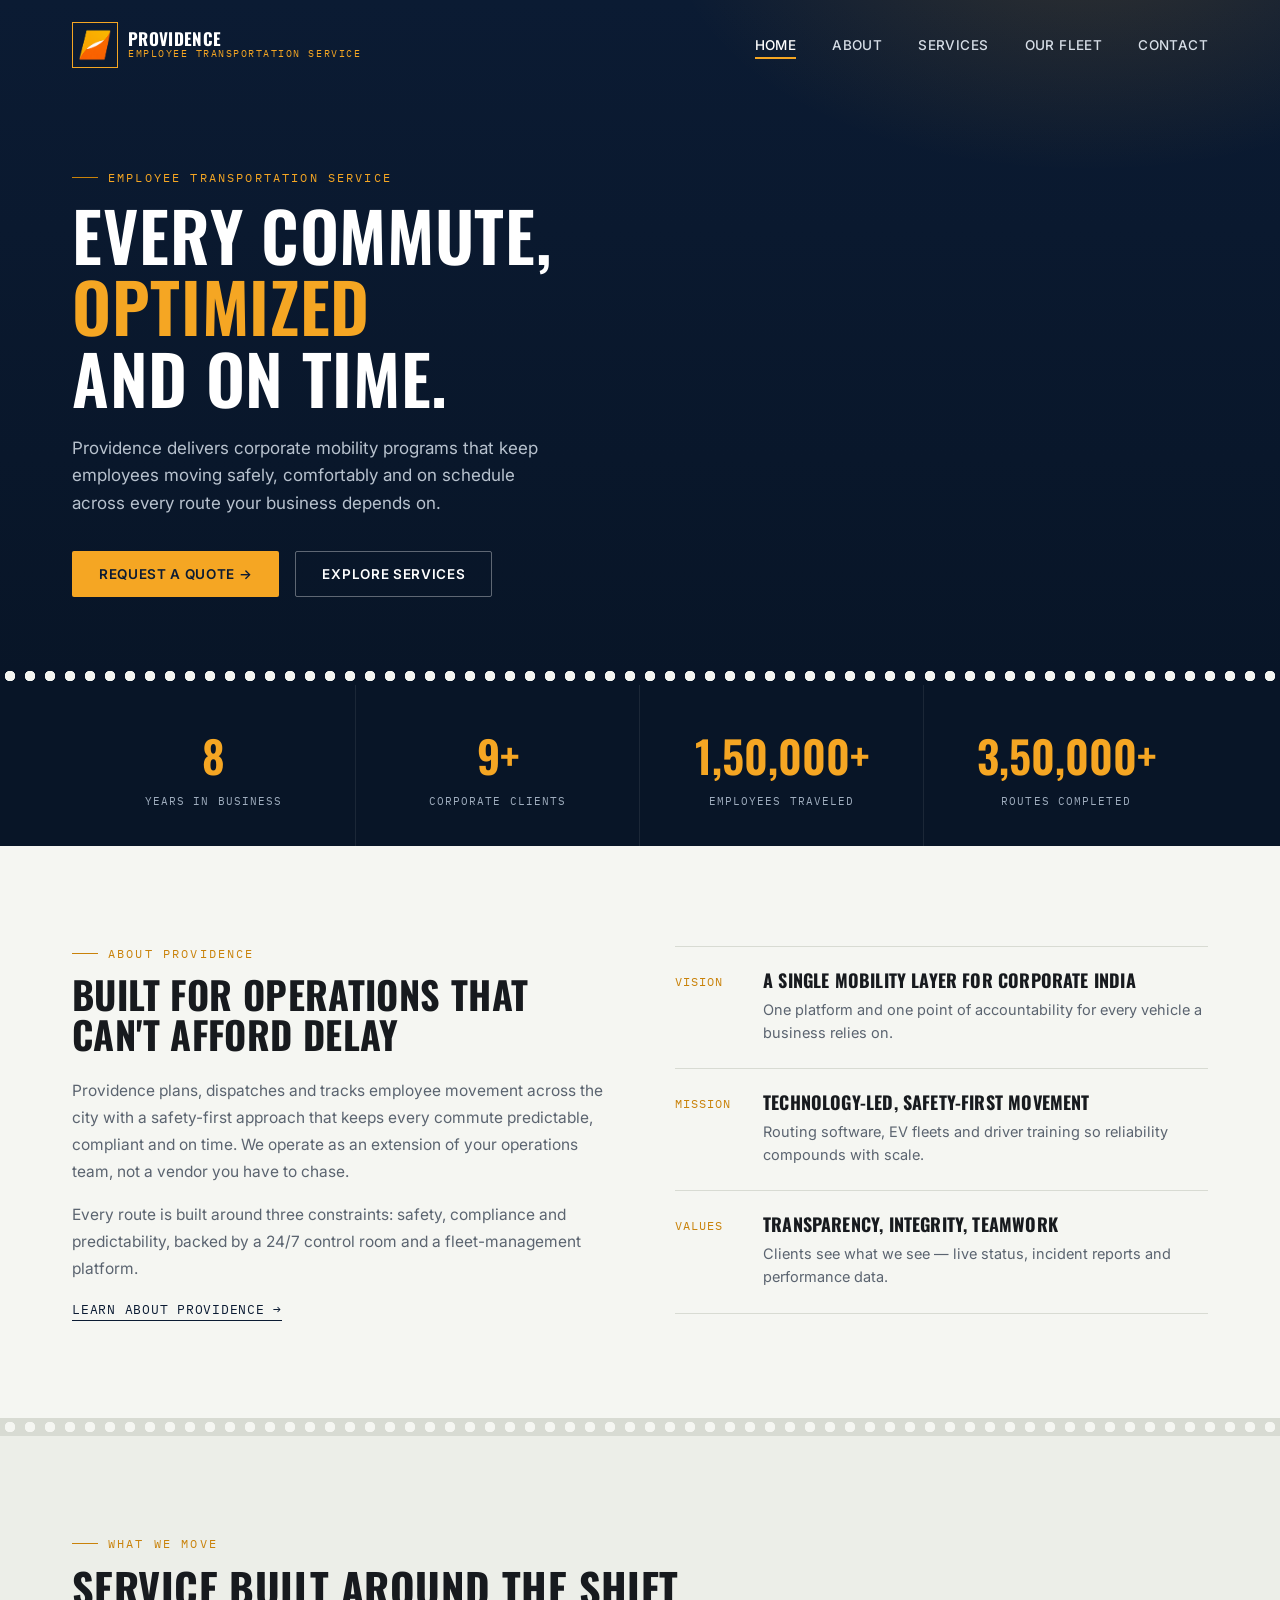
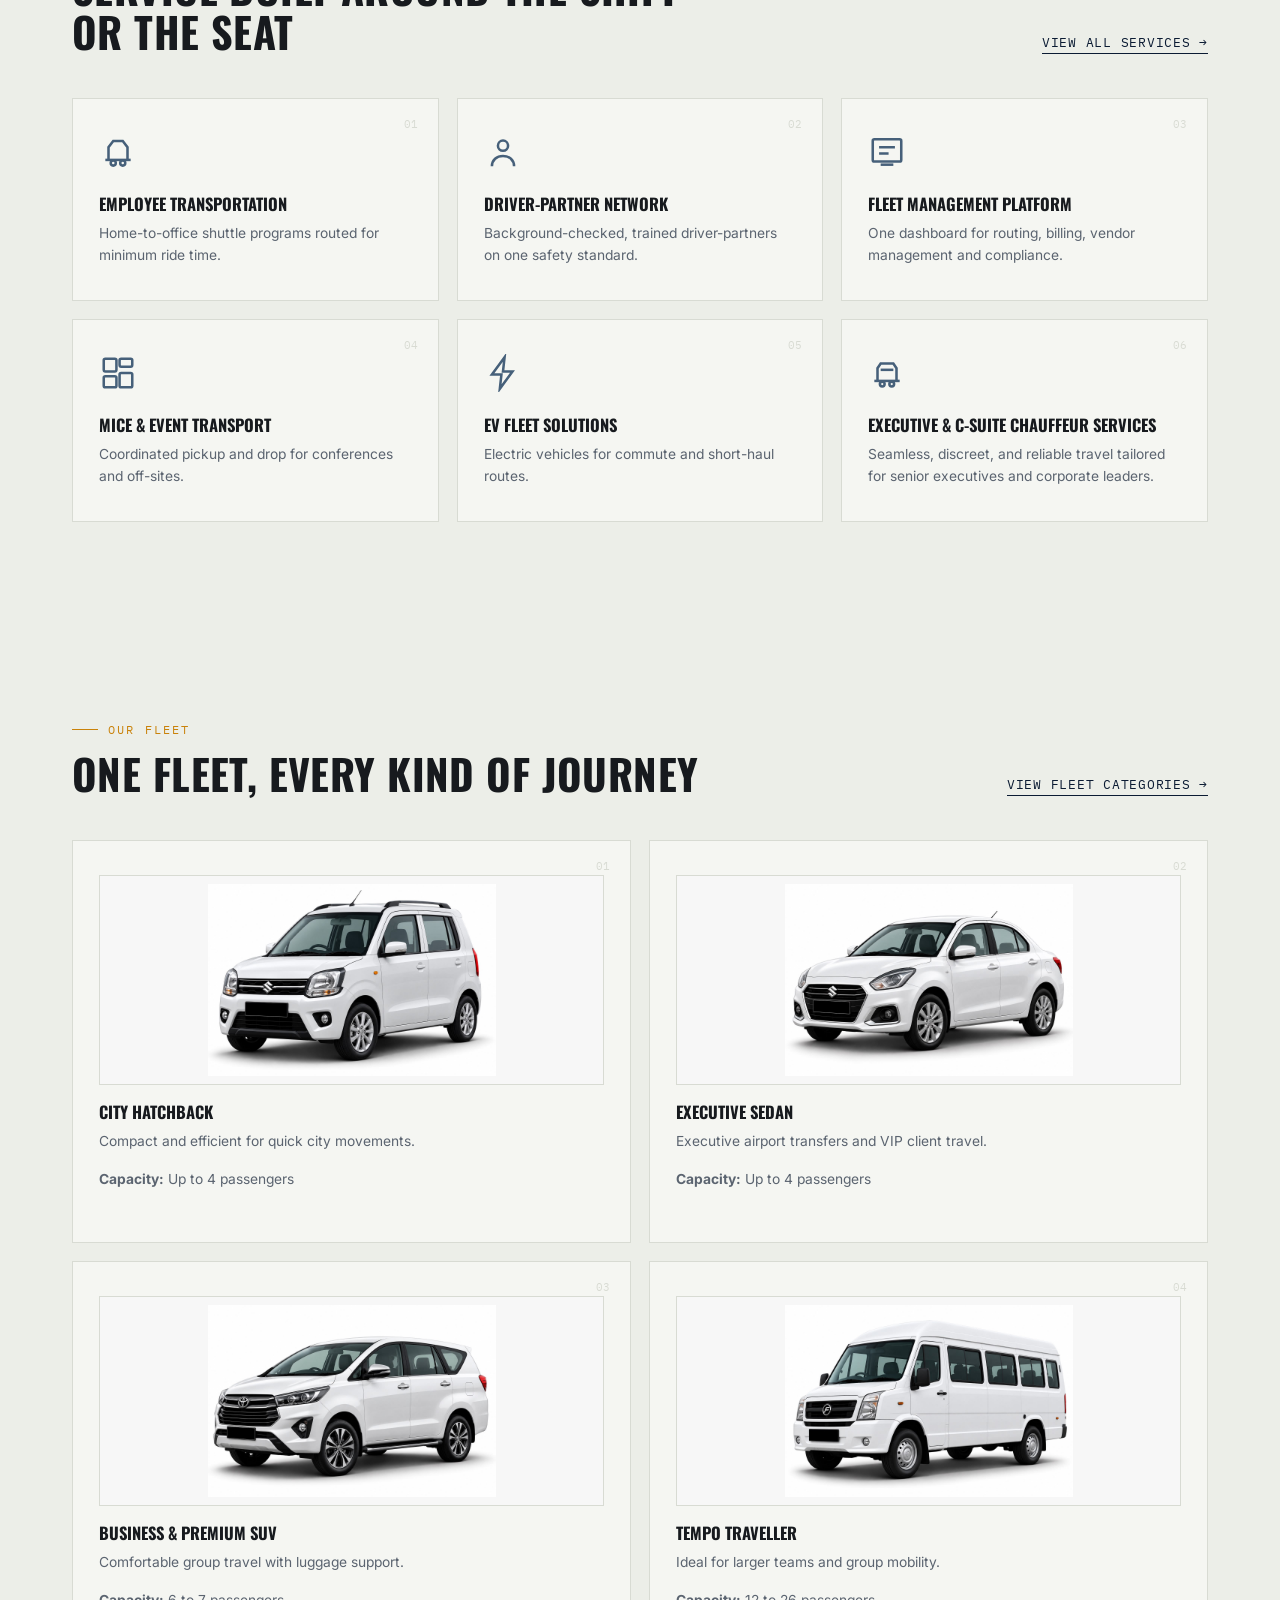
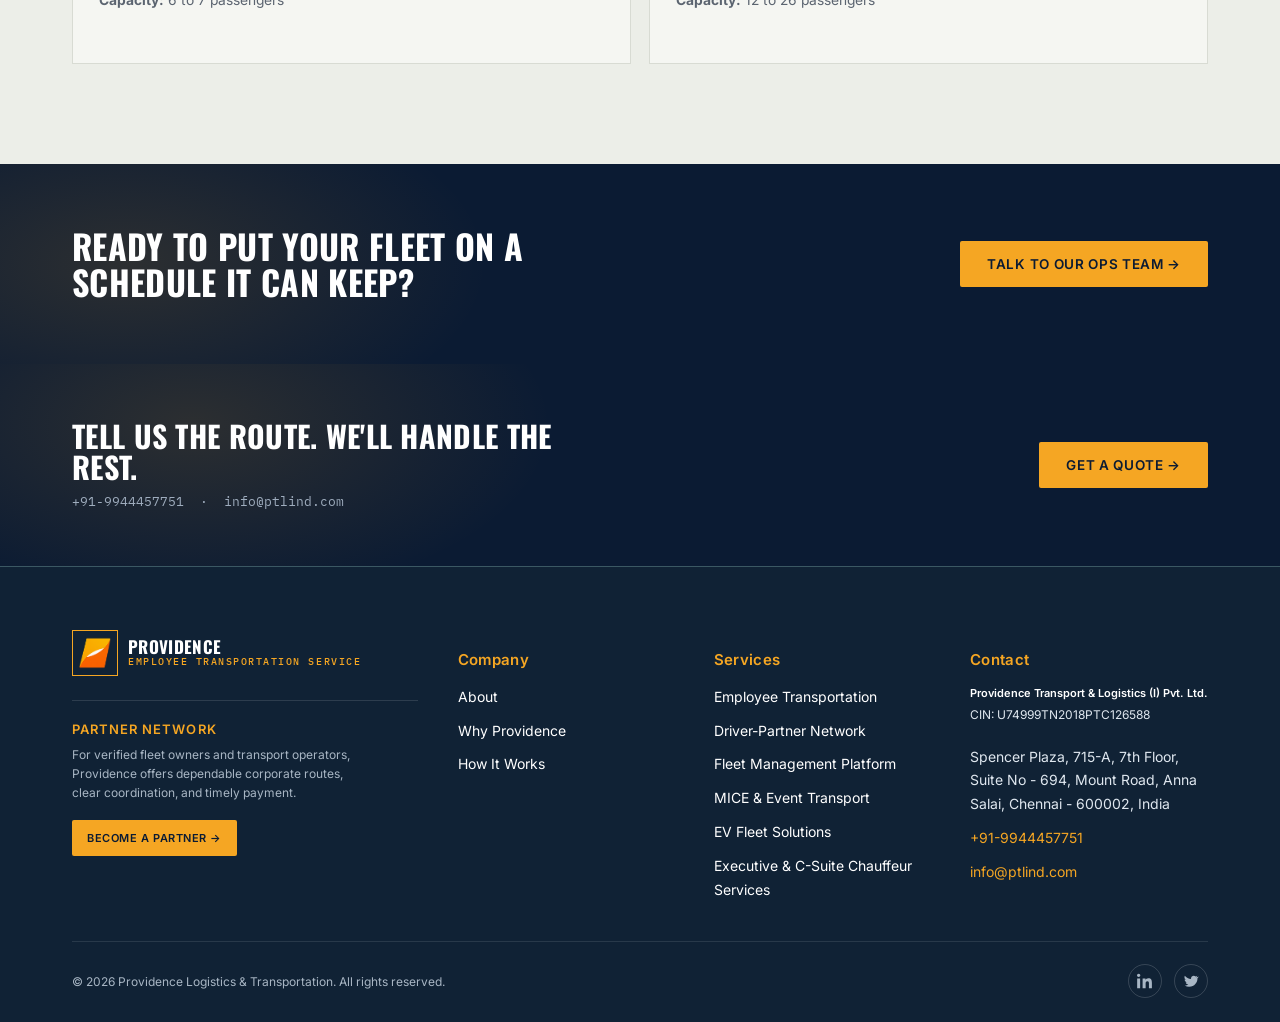
==== index.html @ d93085ab "Add files via upload" ====
<!DOCTYPE html>
<html lang="en">
<head>
<meta charset="UTF-8">
<meta name="viewport" content="width=device-width, initial-scale=1.0">
<title>Providence Logistics & Transportation | Home</title>
<link rel="icon" type="image/png" href="images/image.png">
<meta name="description" content="Providence Logistics and Transportation delivers end-to-end employee transport solutions with real-time tracking and safety-first operations.">
<link rel="preconnect" href="https://fonts.googleapis.com">
<link rel="preconnect" href="https://fonts.gstatic.com" crossorigin>
<link href="https://fonts.googleapis.com/css2?family=Barlow+Condensed:wght@400;500;600;700&family=Space+Grotesk:wght@400;500;600;700&family=Space+Mono:wght@400;700&display=swap" rel="stylesheet">
<link rel="stylesheet" href="css/style.css">
</head>
<body>

<div class="preloader" id="preloader" role="status" aria-label="Loading" tabindex="0">
  <span class="preloader-line" aria-hidden="true"></span>
</div>

<header class="site-nav" id="siteNav">
  <div class="wrap">
    <a href="index.html" class="brand">
      <img class="brand-logo" src="images/image.png" alt="Providence">
      <span class="brand-text"><b>Providence</b><span>Employee Transportation Service</span></span>
    </a>
    <button class="burger" id="burger" aria-label="Toggle menu" aria-expanded="false">
      <span></span><span></span><span></span>
    </button>
    <nav class="primary" id="primaryNav">
      <a href="index.html" class="nav-link">Home</a>
      <a href="about.html" class="nav-link">About</a>
      <a href="services.html" class="nav-link">Services</a>
      <a href="fleet.html" class="nav-link">Our Fleet</a>
      <a href="contact.html" class="nav-link">Contact</a>
    </nav>
  </div>
</header>

<main>

  <!-- ================= HERO ================= -->
  <section class="hero" style="padding-top:170px;">
    <div class="wrap hero-grid hero-grid-single">
      <div>
        <div class="eyebrow" style="color:var(--amber);">Employee Transportation service</div>
        <h1>Every commute,<br><em>optimized</em><br>and on time.</h1>
        <p class="hero-sub">Providence delivers corporate mobility programs that keep employees moving safely, comfortably and on schedule across every route your business depends on.</p>
        <div class="btn-row">
          <a href="contact.html" class="btn btn-amber">Request a Quote &rarr;</a>
          <a href="services.html" class="btn btn-ghost">Explore Services</a>
        </div>
      </div>
    </div>

    <div class="perf on-dark"></div>
  </section>

  <!-- ================= STATS ================= -->
  <div class="stats-strip">
    <div class="wrap">
      <div class="stats-grid">
        <div class="stat"><div class="num" data-count="8">0</div><div class="lbl">Years in Business</div></div>
        <div class="stat"><div class="num" data-count="9" data-suffix="+">0</div><div class="lbl">Corporate Clients</div></div>
        <div class="stat"><div class="num" data-count="150000">0</div><div class="lbl">Employees Traveled</div></div>
        <div class="stat"><div class="num" data-count="350000">0</div><div class="lbl">Routes Completed</div></div>
      </div>
    </div>
  </div>

  <!-- ================= ABOUT TEASER ================= -->
  <section class="section-panel">
    <div class="wrap">
      <div class="about-grid">
        <div class="reveal">
          <div class="eyebrow">About Providence</div>
          <h2 style="font-size:clamp(26px,3.2vw,38px);margin-bottom:22px;">Built for operations that can't afford delay</h2>
          <div class="about-copy">
            <p>Providence plans, dispatches and tracks employee movement across the city with a safety-first approach that keeps every commute predictable, compliant and on time. We operate as an extension of your operations team, not a vendor you have to chase.</p>
            <p>Every route is built around three constraints: safety, compliance and predictability, backed by a 24/7 control room and a fleet-management platform.</p>
          </div>
          <a href="about.html" class="link-arrow">Learn about Providence &rarr;</a>
        </div>
        <div class="pillars reveal">
          <div class="pillar">
            <div class="tag">VISION</div>
            <div>
              <h3>A single mobility layer for corporate India</h3>
              <p>One platform and one point of accountability for every vehicle a business relies on.</p>
            </div>
          </div>
          <div class="pillar">
            <div class="tag">MISSION</div>
            <div>
              <h3>Technology-led, safety-first movement</h3>
              <p>Routing software, EV fleets and driver training so reliability compounds with scale.</p>
            </div>
          </div>
          <div class="pillar">
            <div class="tag">VALUES</div>
            <div>
              <h3>Transparency, integrity, teamwork</h3>
              <p>Clients see what we see &mdash; live status, incident reports and performance data.</p>
            </div>
          </div>
        </div>
      </div>
    </div>
  </section>

  <div class="perf"></div>

  <!-- ================= SERVICES TEASER ================= -->
  <section class="section-panel" style="background:var(--paper-2);">
    <div class="wrap">
      <div class="teaser-head reveal">
        <div class="section-head" style="margin-bottom:0;">
          <div class="eyebrow">What We Move</div>
          <h2>Service Built Around The Shift Or The Seat</h2>
        </div>
        <a href="services.html" class="link-arrow">View all services &rarr;</a>
      </div>

      <div class="svc-grid reveal">
        <div class="svc-card"><span class="n">01</span>
          <svg class="icon" viewBox="0 0 24 24" fill="none" stroke="currentColor" stroke-width="1.6"><path d="M4 17h16"/><path d="M6 17V9l3-4h6l3 4v8"/><circle cx="9" cy="19" r="1.6"/><circle cx="15" cy="19" r="1.6"/></svg>
          <h3>Employee Transportation</h3>
          <p>Home-to-office shuttle programs routed for minimum ride time.</p>
        </div>
        <div class="svc-card"><span class="n">02</span>
          <svg class="icon" viewBox="0 0 24 24" fill="none" stroke="currentColor" stroke-width="1.6"><circle cx="12" cy="8" r="3.2"/><path d="M5 21c0-4 3-6.5 7-6.5s7 2.5 7 6.5"/></svg>
          <h3>Driver-Partner Network</h3>
          <p>Background-checked, trained driver-partners on one safety standard.</p>
        </div>
        <div class="svc-card"><span class="n">03</span>
          <svg class="icon" viewBox="0 0 24 24" fill="none" stroke="currentColor" stroke-width="1.6"><rect x="3" y="4" width="18" height="14" rx="1"/><path d="M8 20h8"/><path d="M7 9h10M7 13h6"/></svg>
          <h3>Fleet Management Platform</h3>
          <p>One dashboard for routing, billing, vendor management and compliance.</p>
        </div>
        <div class="svc-card"><span class="n">04</span>
          <svg class="icon" viewBox="0 0 24 24" fill="none" stroke="currentColor" stroke-width="1.6"><rect x="3" y="3" width="8" height="8" rx="1"/><rect x="13" y="3" width="8" height="5" rx="1"/><rect x="13" y="12" width="8" height="9" rx="1"/><rect x="3" y="14" width="8" height="7" rx="1"/></svg>
          <h3>MICE &amp; Event Transport</h3>
          <p>Coordinated pickup and drop for conferences and off-sites.</p>
        </div>
        <div class="svc-card"><span class="n">05</span>
          <svg class="icon" viewBox="0 0 24 24" fill="none" stroke="currentColor" stroke-width="1.6"><path d="M13 2L5 13h6l-1 9 8-11h-6z"/></svg>
          <h3>EV Fleet Solutions</h3>
          <p>Electric vehicles for commute and short-haul routes.</p>
        </div>
        <div class="svc-card"><span class="n">06</span>
          <svg class="icon" viewBox="0 0 24 24" fill="none" stroke="currentColor" stroke-width="1.6"><path d="M4 17h16"/><path d="M6 17V9l2-3h8l2 3v8"/><path d="M8 10h8"/><circle cx="9" cy="19" r="1.5"/><circle cx="15" cy="19" r="1.5"/></svg>
          <h3>Executive &amp; C-Suite Chauffeur Services</h3>
          <p>Seamless, discreet, and reliable travel tailored for senior executives and corporate leaders.</p>
        </div>
      </div>
    </div>
  </section>

  <!-- ================= OUR FLEETS ================= -->
  <section class="vehicle-catalog home-fleet">
    <div class="wrap">
      <div class="teaser-head reveal">
        <div class="section-head" style="margin-bottom:0;">
          <div class="eyebrow">Our Fleet</div>
          <h2>One fleet, every kind of journey</h2>
        </div>
        <a href="fleet.html" class="link-arrow">View fleet categories &rarr;</a>
      </div>

      <div class="vehicle-grid" aria-label="Providence fleet information">
        <article class="vehicle-card" data-category="hatchback">
          <img class="vehicle-image" src="images/Our Fleet/hatchback.png" alt="City Hatchback">
          <span class="n">01</span>
          <h3>City Hatchback</h3>
          <ul class="vehicle-models"><li>Compact and efficient for quick city movements.</li></ul>
          <p class="vehicle-spec"><strong>Capacity:</strong> Up to 4 passengers</p>
        </article>
        <article class="vehicle-card" data-category="sedan">
          <img class="vehicle-image" src="images/Our Fleet/sedan.png" alt="Executive Sedan">
          <span class="n">02</span>
          <h3>Executive Sedan</h3>
          <ul class="vehicle-models"><li>Executive airport transfers and VIP client travel.</li></ul>
          <p class="vehicle-spec"><strong>Capacity:</strong> Up to 4 passengers</p>
        </article>
        <article class="vehicle-card" data-category="suv">
          <img class="vehicle-image" src="images/Our Fleet/Mpv.png" alt="Business and Premium SUV">
          <span class="n">03</span>
          <h3>Business &amp; Premium SUV</h3>
          <ul class="vehicle-models"><li>Comfortable group travel with luggage support.</li></ul>
          <p class="vehicle-spec"><strong>Capacity:</strong> 6 to 7 passengers</p>
        </article>
        <article class="vehicle-card" data-category="traveller">
          <img class="vehicle-image" src="images/Our Fleet/Tempo.png" alt="Tempo Traveller">
          <span class="n">04</span>
          <h3>Tempo Traveller</h3>
          <ul class="vehicle-models"><li>Ideal for larger teams and group mobility.</li></ul>
          <p class="vehicle-spec"><strong>Capacity:</strong> 12 to 26 passengers</p>
        </article>
      </div>
    </div>
  </section>

  <!-- ================= CTA BANNER ================= -->
  <section class="cta-banner" style="padding:64px 0;">
    <div class="wrap cta-inner">
      <h2>Ready to put your fleet on a schedule it can keep?</h2>
      <a href="contact.html" class="btn btn-amber">Talk to Our Ops Team &rarr;</a>
    </div>
  </section>

  <!-- ================= CONTACT TEASER ================= -->
  <section class="contact-teaser">
    <div class="wrap">
      <div>
        <h2>Tell us the route. We'll handle the rest.</h2>
        <div class="mono-line">+91-9944457751 &nbsp;&middot;&nbsp; info@ptlind.com</div>
      </div>
      <a href="contact.html" class="btn btn-amber">Get a Quote &rarr;</a>
    </div>
  </section>

</main>

<footer>
  <div class="wrap">
    <div class="foot-grid">
      <div>
        <div class="brand footer-brand" style="margin-bottom:14px;">
          <img class="brand-logo" src="images/image.png" alt="Providence">
          <span class="brand-text"><b>Providence</b><span>Employee Transportation Service</span></span>
        </div>
        <div class="footer-partner-block">
          <h4>Partner Network</h4>
          <p class="footer-partner-copy">For verified fleet owners and transport operators, Providence offers dependable corporate routes, clear coordination, and timely payment.</p>
          <a href="vendor-enquiries.html" class="btn btn-amber footer-partner-btn">Become a Partner &rarr;</a>
        </div>
      </div>
      <div>
        <h4>Company</h4>
        <ul>
          <li><a href="about.html">About</a></li>
          <li><a href="about.html#why">Why Providence</a></li>
          <li><a href="services.html#process">How It Works</a></li>
        </ul>
      </div>
      <div>
        <h4>Services</h4>
        <ul>
          <li><a href="services.html">Employee Transportation</a></li>
          <li><a href="services.html">Driver-Partner Network</a></li>
          <li><a href="services.html">Fleet Management Platform</a></li>
          <li><a href="services.html">MICE &amp; Event Transport</a></li>
          <li><a href="services.html">EV Fleet Solutions</a></li>
          <li><a href="services.html">Executive &amp; C-Suite Chauffeur Services</a></li>
        </ul>
      </div>
      <div>
        <h4>Contact</h4>
        <p class="footer-company"><strong>Providence Transport &amp; Logistics (I) Pvt. Ltd.</strong>CIN: U74999TN2018PTC126588</p>
        <ul class="footer-contact-list">
          <li><span>Spencer Plaza, 715-A, 7th Floor, Suite No - 694, Mount Road, Anna Salai, Chennai - 600002, India</span></li>
          <li><span class="footer-contact-highlight">+91-9944457751</span></li>
          <li><a class="footer-contact-highlight" href="mailto:info@ptlind.com">info@ptlind.com</a></li>
        </ul>
      </div>
    </div>
    <div class="foot-bottom">
      <span>&copy; 2026 Providence Logistics &amp; Transportation. All rights reserved.</span>
      <div class="foot-social">
        <a href="https://www.linkedin.com/company/providence-transport-and-logistic-india-private-limited/" aria-label="LinkedIn"><svg width="16" height="16" viewBox="0 0 24 24" fill="currentColor"><path d="M4.98 3.5C4.98 4.88 3.87 6 2.5 6S0 4.88 0 3.5 1.12 1 2.5 1 4.98 2.12 4.98 3.5zM.24 8.24H4.7V23H.24V8.24zM8.4 8.24h4.28v2.02h.06c.6-1.13 2.06-2.32 4.24-2.32 4.53 0 5.37 2.98 5.37 6.86V23h-4.46v-6.94c0-1.65-.03-3.78-2.3-3.78-2.3 0-2.65 1.8-2.65 3.66V23H8.4V8.24z"/></svg></a>
        <a href="#" aria-label="Twitter"><svg width="16" height="16" viewBox="0 0 24 24" fill="currentColor"><path d="M22 5.9c-.7.3-1.5.6-2.3.7.8-.5 1.5-1.3 1.8-2.3-.8.5-1.7.8-2.6 1-1.5-1.6-4-1.7-5.6-.2-1 1-1.5 2.4-1.2 3.8C8.3 8.8 5 7 2.8 4.2c-1.2 2-.6 4.6 1.4 5.9-.6 0-1.3-.2-1.8-.5v.1c0 2.1 1.5 3.9 3.5 4.3-.6.2-1.3.2-1.9.1.5 1.7 2.1 3 4 3-1.5 1.2-3.4 1.8-5.4 1.6 2 1.3 4.3 2 6.7 2 8 0 12.4-6.6 12.4-12.4v-.6c.9-.6 1.6-1.4 2.2-2.3z"/></svg></a>
      </div>
    </div>
  </div>
</footer>

<button id="toTop" aria-label="Back to top">
  <svg width="18" height="18" viewBox="0 0 24 24" fill="none" stroke="currentColor" stroke-width="2.2"><path d="M12 19V5M5 12l7-7 7 7"/></svg>
</button>

<script src="js/main.js"></script>
</body>
</html>
---- css/style.css ----
@import url('https://fonts.googleapis.com/css2?family=IBM+Plex+Mono:wght@400;500;600;700&family=Inter:wght@400;500;600;700&family=Oswald:wght@400;500;600;700&display=swap');
:root{
    --ink:#0B1B33;
    --ink-2:#081527;
    --paper:#F5F6F2;
    --paper-2:#ECEEE8;
    --amber:#F5A623;
    --amber-dark:#C9820A;
    --steel:#46607A;
    --steel-light:#7C93A8;
    --line:#D8DBD3;
    --line-dark:#25344A;
    --ok:#2E7D4F;
    --text:#171A1E;
    --text-mute:#5B6470;
    --radius:2px;
    --maxw:1200px;
    --ease:cubic-bezier(.16,.84,.44,1);
  }

  *,*::before,*::after{box-sizing:border-box;}
  html{scroll-behavior:smooth;}
  @media (prefers-reduced-motion: reduce){
    html{scroll-behavior:auto;}
    *,*::before,*::after{animation-duration:0.001ms !important;animation-iteration-count:1 !important;transition-duration:0.001ms !important;scroll-behavior:auto !important;}
  }
  body{
    margin:0;
    font-family:'Inter',sans-serif;
    color:var(--text);
    background:var(--paper);
    -webkit-font-smoothing:antialiased;
    overflow-x:hidden;
  }
  h1,h2,h3,.display{
    font-family:'Oswald',sans-serif;
    text-transform:uppercase;
    letter-spacing:0.01em;
    line-height:1.05;
    margin:0;
  }
  .mono{font-family:'IBM Plex Mono',monospace;}
  a{color:inherit;text-decoration:none;}
  img{max-width:100%;display:block;}
  button{font-family:inherit;}
  ::selection{background:var(--amber);color:var(--ink);}
  :focus-visible{outline:2px solid var(--amber);outline-offset:3px;}

  .preloader{
    position:fixed;inset:0;z-index:2000;background:var(--ink);
    display:flex;flex-direction:column;align-items:center;justify-content:center;gap:22px;
    transition:opacity .45s var(--ease),visibility .45s var(--ease);
    cursor:pointer;
  }
  .preloader.is-hidden{opacity:0;visibility:hidden;pointer-events:none;}
  .preloader-line{width:120px;height:2px;background:rgba(245,166,35,.2);overflow:hidden;}
  .preloader-line::after{
    content:"";display:block;width:var(--load-progress, 8%);height:100%;background:var(--amber);
    transition:width .25s var(--ease);
  }
  @media (prefers-reduced-motion: reduce){.preloader-line::after{transition:none;}}

  .wrap{max-width:var(--maxw);margin:0 auto;padding:0 32px;}
  @media (max-width:640px){.wrap{padding:0 20px;}}

  .eyebrow{
    font-family:'IBM Plex Mono',monospace;
    font-size:12px;
    letter-spacing:0.18em;
    text-transform:uppercase;
    color:var(--amber-dark);
    display:flex;
    align-items:center;
    gap:10px;
    margin-bottom:14px;
  }
  .eyebrow::before{content:"";width:26px;height:1px;background:var(--amber-dark);display:inline-block;}

  /* ---------- perforation divider (ticket / waybill tear edge) ---------- */
  .perf{
    height:18px;
    background-image:radial-gradient(circle at 10px 9px, var(--paper) 5px, transparent 5.5px);
    background-size:20px 18px;
    background-repeat:repeat-x;
    background-color:var(--line);
    position:relative;
  }
  .perf.on-dark{background-color:var(--ink-2);}
  .section-panel{background:var(--paper);}
  .section-panel.dark{background:var(--ink);color:#EDEFEC;}
  .section-panel.dark .text-mute{color:#9FADBE;}

  /* ================= NAV ================= */
  header.site-nav{
    position:fixed;top:0;left:0;right:0;z-index:1000;
    padding:22px 0;
    transition:padding .35s var(--ease), background .35s var(--ease), box-shadow .35s var(--ease);
  }
  header.site-nav .wrap{display:flex;align-items:center;justify-content:space-between;}
  header.site-nav.scrolled{
    padding:12px 0;
    background:rgba(11,27,51,0.96);
    backdrop-filter:blur(6px);
    box-shadow:0 6px 24px rgba(0,0,0,.18);
  }
  .brand{display:flex;align-items:center;gap:10px;color:#fff;}
  .brand-mark{
    width:38px;height:38px;background:var(--ink) url('../images/image.png') center/contain no-repeat;border:1.5px solid var(--amber);
    display:flex;align-items:center;justify-content:center;
    font-size:0;
    flex-shrink:0;
  }
  .brand-logo{width:38px;height:38px;object-fit:contain;flex-shrink:0;}
  header.site-nav .brand-logo{width:46px;height:46px;padding:6px;border:1.5px solid var(--amber);}
  .brand-text{display:flex;flex-direction:column;line-height:1.1;}
  .brand-text b{font-family:'Oswald';font-size:17px;letter-spacing:.02em;text-transform:uppercase;}
  .brand-text span{font-family:'IBM Plex Mono';font-size:9.5px;letter-spacing:.16em;color:var(--amber);text-transform:uppercase;}

  nav.primary{display:flex;align-items:center;gap:36px;}
  nav.primary a{
    color:#D7DEE7;font-size:13.5px;letter-spacing:.03em;text-transform:uppercase;
    font-weight:500;position:relative;padding:4px 0;
  }
  nav.primary a::after{
    content:"";position:absolute;left:0;bottom:-2px;width:0;height:2px;background:var(--amber);
    transition:width .25s var(--ease);
  }
  nav.primary a:hover::after,nav.primary a.active::after{width:100%;}
  nav.primary a.active{color:#fff;}
  .nav-cta{
    min-width:154px;text-align:center;border:1px solid var(--amber);color:var(--amber) !important;padding:9px 18px;
    font-size:12.5px !important;letter-spacing:.08em !important;
  }
  .nav-cta::after{display:none;}
  .nav-cta:hover{background:var(--amber);color:var(--ink) !important;}
  .nav-partner{border-color:rgba(215,222,231,.65);color:#D7DEE7 !important;}
  .nav-partner:hover{background:#D7DEE7;color:var(--ink) !important;}

  .burger{display:none;background:none;border:none;cursor:pointer;padding:6px;z-index:1100;}
  .burger span{display:block;width:24px;height:2px;background:#fff;margin:5px 0;transition:transform .3s var(--ease), opacity .3s var(--ease);}
  .burger.open span:nth-child(1){transform:translateY(7px) rotate(45deg);}
  .burger.open span:nth-child(2){opacity:0;}
  .burger.open span:nth-child(3){transform:translateY(-7px) rotate(-45deg);}

  @media (max-width:900px){
    nav.primary{
      position:fixed;top:0;right:0;height:100vh;width:min(320px,80vw);
      background:var(--ink-2);flex-direction:column;justify-content:center;align-items:flex-start;
      padding:40px;gap:26px;transform:translateX(100%);transition:transform .4s var(--ease);
      box-shadow:-10px 0 40px rgba(0,0,0,.3);
    }
    nav.primary.open{transform:translateX(0);}
    .burger{display:block;}
  }

  /* ================= HERO ================= */
  .hero{
    position:relative;background:var(--ink);color:#fff;
    padding:170px 0 0;overflow:hidden;
  }
  .hero::before{
    content:"";position:absolute;inset:0;
    background:
      radial-gradient(700px 400px at 85% -10%, rgba(245,166,35,.16), transparent 60%),
      linear-gradient(180deg, var(--ink) 0%, var(--ink-2) 100%);
    z-index:0;
  }
  .hero .wrap{position:relative;z-index:1;}
  .hero-grid{display:grid;grid-template-columns:1.05fr .95fr;gap:60px;align-items:center;padding-bottom:70px;}
  .hero-grid-single{grid-template-columns:1fr;}
  @media (max-width:980px){.hero-grid{grid-template-columns:1fr;gap:50px;}}
  .hero-visual{position:relative;min-height:0;background:transparent;overflow:hidden;clip-path:none;align-self:center;}
  .hero-visual img{display:block;width:100%;max-width:100%;height:auto;object-fit:contain;object-position:center;}
  @media (max-width:980px){.hero-visual{max-width:680px;width:100%;justify-self:center;}.hero-visual img{width:100%;}}

  .hero h1{font-size:clamp(38px,5.4vw,68px);color:#fff;font-weight:600;}
  .hero h1 em{font-style:normal;color:var(--amber);}
  .hero-sub{font-size:17px;color:#B8C2CE;max-width:480px;margin:22px 0 34px;line-height:1.6;}
  .btn-row{display:flex;gap:16px;flex-wrap:wrap;}
  .btn{
    display:inline-flex;align-items:center;gap:10px;
    padding:14px 26px;font-size:13.5px;letter-spacing:.05em;text-transform:uppercase;font-weight:600;
    border-radius:var(--radius);cursor:pointer;border:1px solid transparent;transition:all .25s var(--ease);
  }
  .btn-amber{background:var(--amber);color:var(--ink);}
  .btn-amber:hover{background:#fff;transform:translateY(-2px);}
  .btn-ghost{border-color:rgba(255,255,255,.35);color:#fff;}
  .btn-ghost:hover{border-color:#fff;background:rgba(255,255,255,.06);}
  .btn-dark{background:var(--ink);color:#fff;}
  .btn-dark:hover{background:var(--steel);}

  /* --- manifest tracker (signature element) --- */
  .manifest{
    background:rgba(255,255,255,.03);
    border:1px solid rgba(255,255,255,.14);
    border-radius:4px;padding:22px 22px 10px;backdrop-filter:blur(3px);
  }
  .manifest-head{display:flex;justify-content:space-between;align-items:center;margin-bottom:16px;}
  .manifest-head .mono{font-size:11px;letter-spacing:.14em;color:#93A2B3;text-transform:uppercase;}
  .status-pill{
    display:flex;align-items:center;gap:7px;background:rgba(46,125,79,.16);
    border:1px solid rgba(46,125,79,.5);color:#59D98C;font-size:11px;letter-spacing:.1em;
    padding:5px 10px;border-radius:20px;font-family:'IBM Plex Mono';text-transform:uppercase;
  }
  .status-pill .dot{width:6px;height:6px;border-radius:50%;background:#59D98C;animation:pulse 1.6s infinite;}
  @keyframes pulse{0%,100%{opacity:1;}50%{opacity:.25;}}

  .route-row{display:flex;justify-content:space-between;font-family:'IBM Plex Mono';font-size:12px;color:#D7DEE7;margin-bottom:6px;}
  .route-row span.city{font-size:14px;color:#fff;font-weight:500;}
  .route-svg{width:100%;height:70px;display:block;margin:6px 0 4px;}
  .route-path{fill:none;stroke:#33455E;stroke-width:2;}
  .route-path-fg{fill:none;stroke:var(--amber);stroke-width:2;stroke-dasharray:400;stroke-dashoffset:0;}
  @keyframes draw{to{stroke-dashoffset:0;}}
  .route-node{fill:#0B1B33;stroke:var(--amber);stroke-width:2;}
  .route-node.end{stroke:#59D98C;}
  .truck-icon{transform-box:fill-box;transform-origin:center;}

  .manifest-fields{display:grid;grid-template-columns:repeat(3,1fr);gap:0;border-top:1px dashed rgba(255,255,255,.16);margin-top:14px;}
  .manifest-fields div{padding:12px 0;border-right:1px dashed rgba(255,255,255,.16);}
  .manifest-fields div:last-child{border-right:none;}
  .manifest-fields label{display:block;font-family:'IBM Plex Mono';font-size:9.5px;letter-spacing:.12em;color:#7C8CA0;text-transform:uppercase;margin-bottom:4px;}
  .manifest-fields b{font-size:14px;color:#fff;font-weight:600;}
  @media (max-width:480px){.manifest-fields{grid-template-columns:1fr;}.manifest-fields div{border-right:none;border-bottom:1px dashed rgba(255,255,255,.16);}}

  /* ================= STATS ================= */
  .stats-strip{background:var(--ink-2);padding:0;}
  .stats-grid{display:grid;grid-template-columns:repeat(4,1fr);}
  @media (max-width:760px){.stats-grid{grid-template-columns:repeat(2,1fr);}}
  .stat{
    padding:38px 20px;text-align:center;border-right:1px solid rgba(255,255,255,.08);color:#fff;
  }
  .stat:last-child{border-right:none;}
  .stat .num{font-family:'Oswald';font-size:clamp(30px,3.6vw,44px);color:var(--amber);font-weight:600;}
  .stat .lbl{font-family:'IBM Plex Mono';font-size:11px;letter-spacing:.1em;text-transform:uppercase;color:#9FADBE;margin-top:6px;}

  /* ================= GENERIC SECTION ================= */
  section{padding:100px 0;}
  @media (max-width:760px){section{padding:70px 0;}}
  .section-head{max-width:640px;margin-bottom:56px;}
  .section-head h2{font-size:clamp(28px,3.6vw,42px);}
  .section-head p{color:var(--text-mute);font-size:16px;margin-top:16px;line-height:1.65;}

  /* ---------- ABOUT ---------- */
  .about-grid{display:grid;grid-template-columns:1fr 1fr;gap:70px;align-items:start;}
  @media (max-width:900px){.about-grid{grid-template-columns:1fr;gap:44px;}}
  .about-copy p{color:var(--text-mute);line-height:1.75;font-size:15.5px;margin-bottom:16px;}
  .pillars{display:flex;flex-direction:column;gap:0;}
  .pillar{padding:24px 0;border-top:1px solid var(--line);display:grid;grid-template-columns:70px 1fr;gap:18px;}
  .pillar:last-child{border-bottom:1px solid var(--line);}
  .pillar .tag{font-family:'IBM Plex Mono';font-size:12px;color:var(--amber-dark);letter-spacing:.08em;padding-top:3px;}
  .pillar h3{font-size:18px;margin-bottom:8px;}
  .pillar p{color:var(--text-mute);font-size:14.5px;line-height:1.6;margin:0;}

  /* ---------- SERVICES ---------- */
  .svc-grid{display:grid;grid-template-columns:repeat(3,minmax(0,1fr));gap:18px;}
  @media (max-width:980px){.svc-grid{grid-template-columns:repeat(2,minmax(0,1fr));}}
  @media (max-width:560px){.svc-grid{grid-template-columns:1fr;}}
  .svc-card{
    background:var(--paper);border:1px solid var(--line);padding:34px 26px;position:relative;overflow:hidden;
    transition:background .3s var(--ease);min-height:100%;
  }
  .svc-card::before{
    content:"";position:absolute;left:0;top:0;bottom:0;width:3px;background:var(--amber);
    transform:scaleY(0);transform-origin:bottom;transition:transform .35s var(--ease);
  }
  .svc-card:hover{background:#fff;}
  .svc-card:hover::before{transform:scaleY(1);}
  .svc-card .icon{width:38px;height:38px;color:var(--steel);margin-bottom:20px;transition:color .3s var(--ease);}
  .svc-card:hover .icon{color:var(--amber-dark);}
  .svc-card h3{font-size:16.5px;margin-bottom:10px;letter-spacing:0;}
  .svc-card p{font-size:13.8px;color:var(--text-mute);line-height:1.6;margin:0;}
  .svc-card .n{
    position:absolute;top:18px;right:20px;font-family:'IBM Plex Mono';font-size:11px;color:var(--line);
  }

  /* ---------- VEHICLE CATEGORIES ---------- */
  .vehicle-catalog{background:var(--paper-2);}
  .vehicle-filters{display:flex;gap:8px;flex-wrap:wrap;margin:-22px 0 28px;}
  .vehicle-filter{
    border:1px solid var(--line);background:var(--paper);color:var(--text-mute);
    padding:9px 15px;font-family:'IBM Plex Mono';font-size:11px;letter-spacing:.06em;
    text-transform:uppercase;cursor:pointer;transition:background .2s,color .2s,border-color .2s;
  }
  .vehicle-filter:hover,.vehicle-filter.active{background:var(--ink);border-color:var(--ink);color:var(--amber);}
  .vehicle-grid{display:grid;grid-template-columns:repeat(2,1fr);align-items:stretch;gap:18px;background:var(--paper-2);border:0;}
  @media (max-width:800px){.vehicle-grid{grid-template-columns:repeat(2,1fr);}}
  @media (max-width:560px){.vehicle-grid{grid-template-columns:1fr;}}
  .vehicle-card{display:flex;flex-direction:column;height:100%;background:var(--paper);border:1px solid var(--line);padding:34px 26px;min-height:100%;position:relative;overflow:hidden;transition:background .3s var(--ease);}
  .vehicle-card::before{content:"";position:absolute;left:0;top:0;bottom:0;width:3px;background:var(--amber);transform:scaleY(0);transform-origin:bottom;transition:transform .35s var(--ease);}
  .vehicle-card:hover,.vehicle-card:focus-within{background:#fff;}
  .vehicle-card:hover::before,.vehicle-card:focus-within::before{transform:scaleY(1);}
  .vehicle-card.is-hidden{display:none;}
  .vehicle-card img.vehicle-image{width:100%;height:210px;object-fit:contain;object-position:center;background:#f7f7f7;border:1px solid var(--line);margin-bottom:18px;display:block;padding:8px;box-sizing:border-box;}
  .vehicle-card .n{position:absolute;top:18px;right:20px;font-family:'IBM Plex Mono';font-size:11px;color:var(--line);}
  .vehicle-type{display:block;font-family:'Oswald',sans-serif;font-size:16.5px;font-weight:600;letter-spacing:0;text-transform:uppercase;color:var(--ink);line-height:1.05;margin-bottom:20px;}
  .vehicle-capacity{font-family:'IBM Plex Mono';font-size:10px;letter-spacing:.1em;text-transform:uppercase;color:var(--amber-dark);}
  .vehicle-name{font-size:18px;line-height:1.3;margin:8px 0 12px;color:var(--ink);font-weight:400;}
  .vehicle-card h3{font-size:16.5px;margin-bottom:10px;letter-spacing:0;font-weight:700;}
  .vehicle-card p{font-size:13.8px;color:var(--text-mute);line-height:1.6;margin:0 0 18px;}
  .vehicle-card ul{list-style:none;padding:0;margin:0 0 16px;}
  .vehicle-card li{font-family:'Inter',sans-serif;font-size:13.8px;line-height:1.6;color:var(--text-mute);font-weight:400;margin:0;}
  .vehicle-capacity{color:var(--steel);}
  .vehicle-details{margin-top:auto;padding-top:18px;border-top:1px solid var(--line);}
  .vehicle-details summary{color:var(--ink);cursor:pointer;font-family:'IBM Plex Mono',monospace;font-size:10px;letter-spacing:.06em;text-transform:uppercase;}
  .vehicle-details summary::marker{color:var(--amber-dark);}
  .vehicle-details p{margin:12px 0 8px;font-size:12.5px;}
  .vehicle-details strong{font-size:10px;line-height:1.5;color:var(--steel);font-weight:500;}
  .fleet-slides{display:grid;grid-template-columns:repeat(3,1fr);align-items:stretch;gap:18px;background:transparent;border:0;}
  .fleet-slide{display:contents;}
  .fleet-carousel-controls{display:none;}
  @media (max-width:800px){.fleet-slides{grid-template-columns:repeat(2,1fr);}}
  @media (max-width:560px){.fleet-slides{grid-template-columns:1fr;}}
  .fleet-empty{padding:30px;text-align:center;border:1px solid var(--line);background:var(--paper);color:var(--text-mute);font-family:'IBM Plex Mono';font-size:12px;text-transform:uppercase;letter-spacing:.06em;}

  /* ---------- PROCESS (real sequence -> numbers justified) ---------- */
  .process{position:relative;}
  .process-line{
    position:absolute;top:26px;left:0;right:0;height:1px;background:var(--line);
  }
  .process-steps{display:grid;grid-template-columns:repeat(5,1fr);gap:20px;position:relative;}
  @media (max-width:900px){.process-steps{grid-template-columns:repeat(2,1fr);} .process-line{display:none;}}
  @media (max-width:560px){.process-steps{grid-template-columns:1fr;}}
  .pstep{position:relative;padding-top:0;}
  .pstep .idx{
    width:52px;height:52px;border-radius:50%;background:var(--ink);color:var(--amber);
    display:flex;align-items:center;justify-content:center;font-family:'Oswald';font-size:18px;font-weight:600;
    margin-bottom:22px;position:relative;z-index:1;border:1px solid var(--ink);
  }
  .pstep h3{font-size:16px;margin-bottom:10px;}
  .pstep p{font-size:13.8px;color:var(--text-mute);line-height:1.6;}

  /* ---------- WHY US ---------- */
  .why-grid{display:grid;grid-template-columns:1.1fr 1fr;gap:60px;align-items:center;}
  @media (max-width:900px){.why-grid{grid-template-columns:1fr;gap:40px;}}
  .why-list{display:flex;flex-direction:column;gap:0;}
  .why-item{
    display:grid;grid-template-columns:34px 1fr;gap:16px;padding:22px 0;border-top:1px solid var(--line);
  }
  .why-item:last-child{border-bottom:1px solid var(--line);}
  .why-item svg{color:var(--amber-dark);width:22px;height:22px;margin-top:2px;}
  .why-item h3{font-size:16px;margin-bottom:6px;}
  .why-item p{font-size:14px;color:var(--text-mute);margin:0;line-height:1.6;}
  .why-visual{
    background:var(--ink);border-radius:4px;padding:34px;color:#fff;position:relative;overflow:hidden;
  }
  .why-visual .mono{color:#7C8CA0;font-size:11px;letter-spacing:.14em;text-transform:uppercase;}
  .gauge-row{display:flex;justify-content:space-between;align-items:flex-end;gap:14px;margin-top:26px;height:140px;}
  .gauge{flex:1;background:linear-gradient(180deg,var(--amber),var(--amber-dark));border-radius:2px 2px 0 0;position:relative;transform:scaleY(0);transform-origin:bottom;transition:transform 1.1s var(--ease);}
  .gauge span{position:absolute;bottom:-24px;left:0;right:0;text-align:center;font-family:'IBM Plex Mono';font-size:10px;color:#9FADBE;}

  /* ---------- CTA BANNER ---------- */
  .cta-banner{
    background:var(--ink);color:#fff;padding:64px 0;position:relative;overflow:hidden;
  }
  .cta-banner::before{content:"";position:absolute;inset:0;background:radial-gradient(600px 300px at 10% 50%, rgba(245,166,35,.14), transparent 60%);}
  .cta-inner{position:relative;z-index:1;display:flex;justify-content:space-between;align-items:center;gap:30px;flex-wrap:wrap;}
  .cta-inner h2{font-size:clamp(24px,3vw,34px);max-width:560px;}

  /* ---------- CONTACT ---------- */
  .contact-grid{display:grid;grid-template-columns:1fr 1.1fr;gap:60px;}
  @media (max-width:900px){.contact-grid{grid-template-columns:1fr;gap:40px;}}
  .info-card{border:1px solid var(--line);padding:32px;background:#fff;}
  .info-row{display:flex;gap:16px;padding:18px 0;border-top:1px solid var(--line);}
  .info-row:first-of-type{border-top:none;}
  .info-row svg{width:20px;height:20px;color:var(--amber);flex-shrink:0;margin-top:2px;}
  .info-row .lbl{font-family:'IBM Plex Mono';font-size:10.5px;letter-spacing:.1em;color:var(--text-mute);text-transform:uppercase;margin-bottom:4px;}
  .info-row b{font-size:15px;}

  form.quote{border:1px solid var(--line);background:#fff;padding:32px;}
  .form-row{display:grid;grid-template-columns:1fr 1fr;gap:16px;}
  @media (max-width:560px){.form-row{grid-template-columns:1fr;}}
  .field{margin-bottom:18px;display:flex;flex-direction:column;gap:7px;}
  .field label{font-family:'IBM Plex Mono';font-size:11px;letter-spacing:.08em;text-transform:uppercase;color:var(--text-mute);}
  .field input,.field select,.field textarea{
    border:1px solid var(--line);padding:12px 14px;font-size:14.5px;font-family:'Inter';background:var(--paper);
    transition:border-color .2s, background .2s;
  }
  .field input:focus,.field select:focus,.field textarea:focus{
    outline:none;border-color:var(--ink);background:#fff;
  }
  .field.invalid input,.field.invalid select,.field.invalid textarea{border-color:#C0392B;}
  .field .err{font-size:12px;color:#C0392B;display:none;}
  .field.invalid .err{display:block;}
  textarea{resize:vertical;min-height:100px;}
  .submit-row{display:flex;align-items:center;gap:18px;margin-top:6px;}
  .form-msg{font-size:13.5px;color:var(--ok);display:none;align-items:center;gap:8px;font-family:'IBM Plex Mono';}
  .form-msg.show{display:flex;}

  /* ================= ADMIN WORKSPACE ================= */
  .admin-body{background:#eef0ec;color:var(--text);}
  .admin-shell{min-height:100vh;display:grid;grid-template-columns:248px 1fr;}
  .admin-sidebar{background:var(--ink);color:#fff;padding:28px 18px;display:flex;flex-direction:column;}
  .admin-sidebar .brand{padding:0 10px 34px;border-bottom:1px solid rgba(255,255,255,.12);}
  .admin-sidebar .brand-mark{background:transparent;}
  .admin-nav{display:flex;flex-direction:column;gap:5px;margin-top:28px;}
  .admin-nav a{display:flex;align-items:center;gap:12px;padding:13px 12px;color:#aeb9c7;font-family:'IBM Plex Mono';font-size:11px;letter-spacing:.07em;text-transform:uppercase;border-left:2px solid transparent;transition:background .2s,color .2s,border-color .2s;}
  .admin-nav a:hover,.admin-nav a.active{background:rgba(245,166,35,.1);color:#fff;border-left-color:var(--amber);}
  .nav-count{margin-left:auto;color:var(--amber);font-size:9px;}
  .admin-nav svg{width:17px;height:17px;color:var(--amber);flex-shrink:0;}
  .admin-sidebar-foot{margin-top:auto;padding:18px 10px 0;border-top:1px solid rgba(255,255,255,.12);font-family:'IBM Plex Mono';font-size:10px;line-height:1.6;color:#7e8da0;text-transform:uppercase;letter-spacing:.06em;}
  .admin-main{min-width:0;padding:34px 42px 56px;}
  .admin-topbar{display:flex;align-items:flex-start;justify-content:space-between;gap:22px;margin-bottom:34px;}
  .admin-kicker{font-family:'IBM Plex Mono';font-size:11px;letter-spacing:.15em;text-transform:uppercase;color:var(--amber-dark);margin-bottom:10px;}
  .admin-topbar h1{font-size:clamp(28px,3.2vw,42px);color:var(--ink);}
  .admin-topbar p{margin:8px 0 0;color:var(--text-mute);font-size:14px;}
  .admin-user{display:flex;align-items:center;gap:11px;background:#fff;border:1px solid var(--line);padding:9px 12px;font-family:'IBM Plex Mono';font-size:11px;white-space:nowrap;}
  .admin-avatar{width:30px;height:30px;background:var(--amber);color:var(--ink);display:flex;align-items:center;justify-content:center;font-family:'Oswald';font-size:15px;}
  .admin-stats{display:grid;grid-template-columns:repeat(4,1fr);gap:14px;margin-bottom:28px;}
  .admin-stat{background:#fff;border:1px solid var(--line);padding:20px 20px 18px;position:relative;overflow:hidden;}
  .admin-stat::after{content:"";position:absolute;right:-14px;bottom:-23px;width:74px;height:74px;border:15px solid rgba(245,166,35,.15);border-radius:50%;}
  .admin-stat .label{font-family:'IBM Plex Mono';font-size:10px;letter-spacing:.1em;text-transform:uppercase;color:var(--text-mute);}
  .admin-stat strong{display:block;font-family:'Oswald';font-size:34px;color:var(--ink);margin-top:8px;}
  .admin-stat .trend{font-size:11px;color:var(--ok);font-family:'IBM Plex Mono';margin-top:4px;}
  .admin-grid{display:grid;grid-template-columns:minmax(0,1.45fr) minmax(280px,.8fr);gap:20px;align-items:start;}
  .admin-panel{background:#fff;border:1px solid var(--line);padding:22px;min-width:0;}
  .admin-panel-head{display:flex;align-items:flex-start;justify-content:space-between;gap:14px;margin-bottom:20px;}
  .admin-panel h2{font-size:19px;color:var(--ink);}
  .admin-panel .subhead{color:var(--text-mute);font-size:12px;margin:6px 0 0;}
  .admin-link{font-family:'IBM Plex Mono';font-size:10px;letter-spacing:.08em;text-transform:uppercase;color:var(--amber-dark);white-space:nowrap;}
  .admin-link:hover{text-decoration:underline;}
  .admin-table-wrap{overflow-x:auto;}
  .admin-table{width:100%;border-collapse:collapse;min-width:580px;}
  .admin-table th{text-align:left;padding:10px 12px;border-bottom:1px solid var(--line);font-family:'IBM Plex Mono';font-size:10px;letter-spacing:.08em;text-transform:uppercase;color:var(--text-mute);font-weight:500;}
  .admin-table td{padding:14px 12px;border-bottom:1px solid #edf0eb;font-size:13px;vertical-align:middle;}
  .admin-table tr:last-child td{border-bottom:0;}
  .admin-table .person{font-weight:600;color:var(--ink);}
  .admin-table .meta{display:block;color:var(--text-mute);font-size:11px;margin-top:3px;}
  .admin-body .panel{border:0;box-shadow:none;}
  .admin-body .table-wrap{overflow-x:auto;border:0;box-shadow:none;}
  .admin-body .requests{width:100%;min-width:680px;border:0;border-collapse:collapse;table-layout:auto;}
  .admin-body .requests th{border:0;border-bottom:1px solid var(--admin-line);padding:11px 14px;text-align:left;white-space:nowrap;}
  .admin-body .requests td{border:0;border-bottom:1px solid #edf0eb;padding:15px 14px;vertical-align:middle;}
  .admin-body .requests tr:last-child td{border-bottom:0;}
  .status{display:inline-flex;align-items:center;gap:6px;font-family:'IBM Plex Mono';font-size:10px;text-transform:uppercase;letter-spacing:.05em;padding:5px 8px;border:1px solid currentColor;}
  .status::before{content:"";width:5px;height:5px;border-radius:50%;background:currentColor;}
  .status.new{color:#b76a00;background:#fff7e8;}.status.progress{color:#34688e;background:#edf6fc;}.status.closed{color:var(--ok);background:#edf8f0;}.status.review{color:#8b5e20;background:#fff7e8;}
  .activity-list{display:flex;flex-direction:column;gap:0;}
  .activity-item{display:grid;grid-template-columns:34px 1fr;gap:12px;padding:14px 0;border-top:1px solid var(--line);}
  .activity-icon{width:30px;height:30px;background:#f5f1e8;color:var(--amber-dark);display:flex;align-items:center;justify-content:center;font-family:'Oswald';font-size:14px;}
  .activity-item p{font-size:12.5px;line-height:1.45;margin:0;color:var(--text);}.activity-item time{display:block;color:var(--text-mute);font-family:'IBM Plex Mono';font-size:10px;margin-top:4px;}
  .bar-chart{height:188px;display:flex;align-items:flex-end;gap:12px;padding:18px 4px 25px;border-bottom:1px solid var(--line);}
  .bar-col{height:100%;flex:1;display:flex;flex-direction:column;align-items:center;justify-content:flex-end;gap:8px;}
  .bar{width:100%;max-width:34px;background:var(--amber);min-height:8px;transition:height .5s var(--ease);}.bar-col:nth-child(even) .bar{background:var(--steel);}.bar-col span{font-family:'IBM Plex Mono';font-size:9px;color:var(--text-mute);}
  .admin-toolbar{display:flex;align-items:center;justify-content:space-between;gap:14px;flex-wrap:wrap;margin-bottom:20px;}
  .admin-filters{display:flex;gap:8px;flex-wrap:wrap;}
  .admin-filter{border:1px solid var(--line);background:#fff;color:var(--text-mute);padding:9px 12px;font-family:'IBM Plex Mono';font-size:10px;text-transform:uppercase;cursor:pointer;}.admin-filter.active,.admin-filter:hover{background:var(--ink);border-color:var(--ink);color:var(--amber);}
  .admin-search{border:1px solid var(--line);background:#fff;padding:10px 12px;width:220px;font:13px 'Inter';}.admin-search:focus{outline:0;border-color:var(--ink);}
  .admin-empty{display:none;padding:34px;text-align:center;color:var(--text-mute);font-family:'IBM Plex Mono';font-size:12px;}
  .login-page{min-height:100vh;background:var(--ink);display:grid;place-items:center;padding:24px;}
  .login-shell{width:min(430px,100%);background:#fff;padding:34px;border-top:4px solid var(--amber);}
  .login-brand{display:flex;align-items:center;gap:12px;margin-bottom:34px;}
  .login-brand img{width:48px;height:48px;object-fit:contain;background:var(--ink);padding:6px;}
  .login-brand strong{display:block;color:var(--ink);font:22px 'Oswald';text-transform:uppercase;}
  .login-brand small{display:block;color:var(--amber-dark);font-size:10px;letter-spacing:.1em;text-transform:uppercase;margin-top:4px;}
  .login-shell h1{color:var(--ink);font:32px 'Oswald';text-transform:uppercase;margin:0;}
  .login-shell p{color:var(--text-mute);font-size:14px;line-height:1.6;margin:10px 0 24px;}
  .login-field{display:flex;flex-direction:column;gap:7px;margin-bottom:16px;}
  .login-field label{color:var(--text-mute);font:10px 'IBM Plex Mono';letter-spacing:.08em;text-transform:uppercase;}
  .login-field input{border:1px solid var(--line);background:var(--paper);padding:13px;font:14px 'Inter';}
  .login-field input:focus{outline:2px solid var(--amber);outline-offset:1px;}
  .login-submit{width:100%;border:0;background:var(--amber);color:var(--ink);padding:14px;font:600 12px 'IBM Plex Mono';letter-spacing:.08em;text-transform:uppercase;cursor:pointer;}
  .login-submit:hover{background:var(--ink);color:var(--amber);}
  .login-error{display:none;color:#b33b35;font-size:12px;margin:0 0 14px;}
  .login-error.show{display:block;}
  .login-note{font-size:11px!important;margin:20px 0 0!important;color:var(--text-mute);}
  .admin-body{font-family:'Inter',sans-serif;background:radial-gradient(circle at 85% 10%,#f7ead4 0,transparent 28%),var(--paper);}
  .admin-body .admin-sidebar{background:linear-gradient(155deg,#101f37 0%,#071221 100%);box-shadow:12px 0 36px rgba(8,21,39,.12);}
  .admin-body .admin-sidebar .brand-mark,.admin-body .admin-sidebar .brand-logo{transition:transform .3s ease,box-shadow .3s ease;}
  .admin-body .admin-sidebar .brand:hover .brand-mark,.admin-body .admin-sidebar .brand:hover .brand-logo{transform:rotate(-5deg) scale(1.06);box-shadow:0 0 0 5px rgba(245,166,35,.18);}
  .admin-body .admin-nav a{border-radius:3px;transition:background .25s ease,color .25s ease,border-color .25s ease,transform .25s ease;}
  .admin-body .admin-nav a:hover,.admin-body .admin-nav a.active{transform:translateX(4px);box-shadow:inset 0 0 0 1px rgba(245,166,35,.17);}
  .admin-body .admin-main{animation:admin-in .55s ease both;}
  .admin-body .admin-stat,.admin-body .admin-panel{border-radius:6px;box-shadow:0 8px 24px rgba(11,27,51,.045);transition:transform .25s ease,box-shadow .25s ease,border-color .25s ease;}
  .admin-body .admin-stat:hover,.admin-body .admin-panel:hover{transform:translateY(-3px);box-shadow:0 14px 30px rgba(11,27,51,.1);border-color:#c8b98e;}
  .admin-body .admin-stat strong,.admin-body .admin-topbar h1,.admin-body .admin-panel h2{font-family:'Oswald',sans-serif;letter-spacing:.02em;}
  .admin-body .admin-stat strong{color:var(--amber-dark);}
  .admin-body .admin-filter,.admin-body .admin-search{font-family:'Inter',sans-serif;border-radius:3px;}
  .admin-body .admin-filter{transition:transform .2s ease,background .2s ease,color .2s ease;}
  .admin-body .admin-filter:hover,.admin-body .admin-filter.active{transform:translateY(-2px);}
  .admin-body .admin-table tbody tr{transition:background .2s ease,transform .2s ease;}
  .admin-body .admin-table tbody tr:hover{background:#fffaf0;transform:translateX(3px);}
  .admin-body .login-shell{border-radius:7px;box-shadow:0 24px 60px rgba(0,0,0,.24);}
  .admin-body .login-submit{border-radius:3px;transition:transform .2s ease,background .2s ease,box-shadow .2s ease;}
  .admin-body .login-submit:hover{transform:translateY(-2px);box-shadow:0 8px 18px rgba(245,166,35,.25);}
  @keyframes admin-in{from{opacity:0;transform:translateY(10px);}to{opacity:1;transform:translateY(0);}}
  .admin-body .sidebar{background:linear-gradient(155deg,#101f37 0%,#071221 100%);box-shadow:12px 0 36px rgba(8,21,39,.12);}
  .admin-body .sidebar .brand img{transition:transform .3s ease,box-shadow .3s ease;}
  .admin-body .sidebar .brand:hover img{transform:rotate(-5deg) scale(1.06);box-shadow:0 0 0 5px rgba(245,166,35,.18);}
  .admin-body .sidebar .admin-nav a{border-radius:3px;transition:background .25s ease,color .25s ease,border-color .25s ease,transform .25s ease;}
  .admin-body .sidebar .admin-nav a:hover,.admin-body .sidebar .admin-nav a.active{transform:translateX(4px);box-shadow:inset 0 0 0 1px rgba(245,166,35,.17);}
  .admin-body .content{animation:admin-in .55s ease both;}
  .admin-body .stat,.admin-body .panel{border-radius:6px;box-shadow:0 8px 24px rgba(11,27,51,.045);transition:transform .25s ease,box-shadow .25s ease,border-color .25s ease;}
  .admin-body .stat:hover,.admin-body .panel:hover{transform:translateY(-3px);box-shadow:0 14px 30px rgba(11,27,51,.1);border-color:#c8b98e;}
  .admin-body .summary .stat{isolation:isolate;position:relative;overflow:hidden;min-height:142px;background:#fff;}
  .admin-body .summary .stat::before{content:"";position:absolute;inset:0 0 auto;height:5px;background:var(--kpi-color);transform:scaleX(.35);transform-origin:left;animation:kpi-bar 2.6s ease-in-out infinite alternate;}
  .admin-body .summary .stat::after{content:"";position:absolute;width:120px;height:120px;right:-42px;bottom:-54px;border-radius:50%;background:var(--kpi-soft);box-shadow:0 0 0 14px var(--kpi-ring);animation:kpi-orbit 5s ease-in-out infinite;z-index:-1;}
  .admin-body .summary .stat:nth-child(1){--kpi-color:#f5a623;--kpi-soft:#fff0c7;--kpi-ring:#fff8e8;}
  .admin-body .summary .stat:nth-child(2){--kpi-color:#2d8fbd;--kpi-soft:#d9f2ff;--kpi-ring:#edf9ff;}
  .admin-body .summary .stat:nth-child(3){--kpi-color:#2e9b68;--kpi-soft:#d9f5e6;--kpi-ring:#eefbf3;}
  .admin-body .summary .stat:nth-child(4){--kpi-color:#aa63bd;--kpi-soft:#f1ddf7;--kpi-ring:#faf1fc;}
  .admin-body .summary .stat span{position:relative;z-index:1;}
  .admin-body .summary .stat strong{position:relative;z-index:1;font-size:42px;transition:transform .25s ease,color .25s ease;}
  .admin-body .summary .stat:hover strong{transform:translateX(5px);color:var(--kpi-color);}
  @keyframes kpi-bar{from{transform:scaleX(.35);opacity:.65;}to{transform:scaleX(1);opacity:1;}}
  @keyframes kpi-orbit{0%,100%{transform:translate(0,0) rotate(0deg);}50%{transform:translate(-9px,-7px) rotate(12deg);}}
  .admin-body .topbar h1,.admin-body .panel h2,.admin-body .stat strong{font-family:'Oswald',sans-serif;letter-spacing:.02em;}
  .admin-body .stat strong{color:var(--amber-dark);}
  .admin-body .filter,.admin-body .search{font-family:'Inter',sans-serif;border-radius:3px;}
  .admin-body .filter{transition:transform .2s ease,background .2s ease,color .2s ease;}
  .admin-body .filter:hover,.admin-body .filter.active{transform:translateY(-2px);}
  .admin-body .requests tbody tr{transform:none;transition:background .2s ease;}
  .admin-body .requests tbody tr:hover{background:#f7faf8;transform:none;}
  .admin-body.admin-body .content{max-width:none;padding:0 54px 68px;}
  .admin-body.admin-body .admin-topnav{margin:0 -54px 38px;}
  .admin-body.admin-body .panel{background:transparent;border:0;box-shadow:none;padding:0;}
  .admin-body.admin-body .icon-action{display:inline-flex;align-items:center;justify-content:center;width:30px;height:30px;padding:7px;border:1px solid var(--admin-line);background:#fff;color:var(--admin-accent);cursor:pointer;}
  .admin-body.admin-body .icon-action svg{width:15px;height:15px;fill:none;stroke:currentColor;stroke-width:1.8;stroke-linecap:round;stroke-linejoin:round;}
  .admin-body.admin-body .icon-action.danger{color:var(--admin-red);}
  .admin-body.admin-body .icon-action:hover{background:var(--admin-navy);color:#fff;}
  .admin-body.admin-body .icon-action.danger:hover{background:var(--admin-red);}
  .admin-body.admin-body.admin-modal-open{overflow:hidden;}
  .admin-body.admin-body .admin-modal-backdrop{position:fixed;inset:0;display:grid;place-items:center;padding:20px;background:rgba(4,16,28,.62);z-index:1500;}
  .admin-body.admin-body .admin-modal{position:relative;width:min(480px,100%);padding:30px;background:#fff;border-top:4px solid #f2b233;box-shadow:0 24px 70px rgba(4,16,28,.3);}
  .admin-body.admin-body .admin-modal h2{margin:0 38px 22px 0;color:#173b5c;font:600 28px/1.1 'Oswald',sans-serif;text-transform:uppercase;}
  .admin-body.admin-body .admin-modal-close{position:absolute;top:14px;right:16px;border:0;background:transparent;color:#6c7f8d;font-size:26px;line-height:1;cursor:pointer;}
  .admin-body.admin-body .admin-edit-form{display:grid;gap:14px;}
  .admin-body.admin-body .admin-edit-form label{display:grid;gap:6px;color:#5e7484;font:10px 'IBM Plex Mono',monospace;letter-spacing:.08em;text-transform:uppercase;}
  .admin-body.admin-body .admin-edit-form input{width:100%;padding:11px 12px;border:1px solid #d6e0e5;background:#f7fafb;color:#173b5c;font:14px 'Inter',sans-serif;}
  .admin-body.admin-body .admin-edit-form input:focus{outline:2px solid rgba(242,178,51,.45);border-color:#f2b233;}
  .admin-body.admin-body .admin-delete-message{padding:4px 0 20px;color:#5e7484;font-size:14px;line-height:1.6;}
  .admin-body.admin-body .admin-delete-message strong{color:#173b5c;}
  .admin-body.admin-body .admin-modal-actions{display:flex;justify-content:flex-end;gap:10px;margin-top:24px;}
  .admin-body.admin-body .admin-modal-actions button{padding:10px 14px;border:1px solid #cdd9df;background:#fff;color:#486274;font:10px 'IBM Plex Mono',monospace;text-transform:uppercase;cursor:pointer;}
  .admin-body.admin-body .admin-modal-actions .admin-modal-submit{border-color:#f2b233;background:#f2b233;color:#0b2138;}
  .admin-body.admin-body .admin-modal-actions .admin-modal-submit:hover{background:#173b5c;color:#fff;border-color:#173b5c;}
  .admin-body.admin-body .admin-toast{position:fixed;right:24px;bottom:24px;z-index:1600;padding:13px 18px;border-left:4px solid #f2b233;background:#173b5c;color:#fff;box-shadow:0 12px 28px rgba(4,16,28,.22);font:11px 'IBM Plex Mono',monospace;opacity:0;transform:translateY(12px);transition:opacity .22s ease,transform .22s ease;}
  .admin-body.admin-body .admin-toast.is-visible{opacity:1;transform:translateY(0);}
  .admin-body.admin-body .admin-toast.error{border-left-color:#c65c58;}
  /* Shared admin theme: fixed navigation with blue as the base and yellow as the accent. */
  .admin-body.admin-body{background:#f3f6f8;color:#1d3347;}
  .admin-body.admin-body .admin-layout{display:block;min-height:100vh;}
  .admin-body.admin-body .sidebar{position:fixed;inset:0 auto 0 0;width:238px;height:100vh;overflow-y:auto;background:#0b2138!important;box-shadow:8px 0 24px rgba(11,33,56,.14);z-index:1100;}
  .admin-body.admin-body .sidebar .brand{border-color:rgba(255,255,255,.14);}
  .admin-body.admin-body .sidebar .brand img{display:block;width:36px;height:36px;object-fit:contain;flex:0 0 36px;background:transparent;padding:0;border-radius:6px;}
  .admin-body.admin-body .sidebar .brand-mark{display:none;}
  .admin-body.admin-body .sidebar .brand-mark{border-color:#f2b233;color:#f2b233;}
  .admin-body.admin-body .sidebar .admin-nav a{color:#b8c8d6;}
  .admin-body.admin-body .sidebar .admin-nav a:hover,.admin-body.admin-body .sidebar .admin-nav a.active{background:#173b5c!important;color:#fff;border-left-color:#f2b233!important;}
  .admin-body.admin-body .sidebar .admin-nav a span,.admin-body.admin-body .sidebar-site-link span{color:#f2b233;}
  .admin-body.admin-body .content{width:auto;margin-left:238px;min-height:100vh;}
  .admin-body.admin-body .admin-topnav{position:static;z-index:auto;background:#0b2138;color:#eef5f8;border-bottom:1px solid rgba(242,178,51,.5);box-shadow:0 4px 14px rgba(11,33,56,.12);}
  .admin-body.admin-body .admin-topnav .topnav-context{min-width:0;overflow:hidden;text-overflow:ellipsis;white-space:nowrap;}
  .admin-body.admin-body .admin-topnav .admin-topnav-brand{display:flex;align-items:center;gap:9px;color:#fff;text-decoration:none;font:700 14px 'Oswald',sans-serif;letter-spacing:.08em;text-transform:uppercase;flex:0 0 auto;}
  .admin-body.admin-body .admin-topnav .admin-topnav-brand img{width:28px;height:28px;object-fit:contain;}
  .admin-body.admin-body .admin-topnav .mobile-menu-toggle{display:none;align-items:center;gap:7px;border:1px solid rgba(242,178,51,.65);background:transparent;color:#fff;padding:8px 10px;font:10px 'IBM Plex Mono',monospace;text-transform:uppercase;cursor:pointer;}
  .admin-body.admin-body .admin-topnav .mobile-menu-toggle svg{width:16px;height:16px;fill:none;stroke:#f2b233;stroke-width:1.8;stroke-linecap:round;}
  .admin-body.admin-body .admin-menu-overlay{display:none;}
  .admin-body.admin-body .admin-topnav .topnav-actions{display:flex;align-items:center;justify-content:flex-end;gap:12px;flex:0 0 auto;min-width:max-content;}
  .admin-body.admin-body .admin-topnav .profile-control{display:inline-flex;align-items:center;gap:8px;flex:0 0 auto;white-space:nowrap;line-height:1;}
  .admin-body.admin-body .admin-topnav .profile-avatar{flex:0 0 28px;}
  .admin-body.admin-body .admin-topnav .signout-control{flex:0 0 auto;white-space:nowrap;line-height:1;}
  .admin-body.admin-body .profile-avatar{background:#f2b233;color:#0b2138;}
  .admin-body.admin-body .signout-control{border-color:rgba(242,178,51,.65);color:#f8fbfc;}
  .admin-body.admin-body .signout-control:hover{border-color:#f2b233;color:#f2b233;}
  .admin-body.admin-body .sidebar-site-link{margin-top:18px;}
  .admin-body.admin-body .sidebar-account{display:flex;flex-direction:column;gap:8px;margin-top:auto;padding:12px 10px 10px;border:1px solid rgba(242,178,51,.22);border-radius:8px;background:#102f4b;box-shadow:0 10px 24px rgba(3,16,30,.16);}
  .admin-body.admin-body .sidebar-profile,.admin-body.admin-body .sidebar-signout{display:flex;align-items:center;width:100%;gap:9px;border:0;background:transparent;color:#eaf1f5;text-align:left;cursor:pointer;font:11px 'IBM Plex Mono',monospace;}
  .admin-body.admin-body .sidebar-profile{padding:2px 0 10px;border-bottom:1px solid rgba(255,255,255,.12);}
  .admin-body.admin-body .sidebar-profile strong,.admin-body.admin-body .sidebar-profile small{display:block;}
  .admin-body.admin-body .sidebar-profile small{margin-top:4px;color:#8da6b8;font-size:9px;}
  .admin-body.admin-body .sidebar-profile .profile-avatar{width:32px;height:32px;flex:0 0 32px;background:#f2b233;color:#0b2138;font:700 12px 'IBM Plex Mono',monospace;box-shadow:0 0 0 3px rgba(242,178,51,.12);}
  .admin-body.admin-body .sidebar-signout{padding:7px 2px;color:#b8c8d6;border-radius:4px;transition:background .2s ease,color .2s ease;}
  .admin-body.admin-body .sidebar-signout svg{width:16px;height:16px;fill:none;stroke:#f2b233;stroke-width:1.8;stroke-linecap:round;stroke-linejoin:round;}
  .admin-body.admin-body .sidebar-signout:hover{color:#fff;background:rgba(242,178,51,.1);}
  .admin-body.admin-body .panel-heading h3,.admin-body.admin-body .topbar h1,.admin-body.admin-body .panel h2{color:#173b5c;}
  .admin-body.admin-body .eyebrow,.admin-body.admin-body .kicker{color:#b27c00;}
  .admin-body.admin-body .status.approved,.admin-body.admin-body .status.new{color:#b27c00;}
  /* Interactive page headings shared by every admin view. */
  .admin-body.admin-body .topbar,.admin-body.admin-body .admin-topbar,.admin-body.admin-body .welcome{position:relative;padding:18px 0 24px;margin-bottom:30px;isolation:isolate;}
  .admin-body.admin-body .topbar::after,.admin-body.admin-body .admin-topbar::after,.admin-body.admin-body .welcome::after{content:"";position:absolute;left:0;bottom:0;width:92px;height:4px;background:#f2b233;transform-origin:left center;transition:width .35s ease,background .35s ease;z-index:-1;}
  .admin-body.admin-body .topbar:hover::after,.admin-body.admin-body .admin-topbar:hover::after,.admin-body.admin-body .welcome:hover::after{width:220px;background:#173b5c;}
  .admin-body.admin-body .topbar .kicker,.admin-body.admin-body .admin-topbar .admin-kicker,.admin-body.admin-body .welcome>span{display:inline-flex;align-items:center;gap:8px;margin:0 0 12px;color:#b27c00;font-size:10px;letter-spacing:.16em;text-transform:uppercase;transition:color .25s ease,transform .25s ease;}
  .admin-body.admin-body .topbar .kicker::before,.admin-body.admin-body .admin-topbar .admin-kicker::before,.admin-body.admin-body .welcome>span::before{content:"";width:8px;height:8px;background:#f2b233;box-shadow:0 0 0 4px rgba(242,178,51,.16);transform:rotate(45deg);transition:transform .3s ease,background .25s ease;}
  .admin-body.admin-body .topbar:hover .kicker,.admin-body.admin-body .admin-topbar:hover .admin-kicker,.admin-body.admin-body .welcome:hover>span{color:#173b5c;transform:translateX(4px);}
  .admin-body.admin-body .topbar:hover .kicker::before,.admin-body.admin-body .admin-topbar:hover .admin-kicker::before,.admin-body.admin-body .welcome:hover>span::before{background:#173b5c;transform:rotate(135deg);}
  .admin-body.admin-body .topbar h1,.admin-body.admin-body .admin-topbar h1,.admin-body.admin-body .welcome h1{margin:0;color:#173b5c;font-size:clamp(36px,5vw,64px);line-height:.95;letter-spacing:.015em;transition:color .3s ease,transform .3s ease;text-wrap:balance;}
  .admin-body.admin-body .topbar:hover h1,.admin-body.admin-body .admin-topbar:hover h1,.admin-body.admin-body .welcome:hover h1{color:#0b2138;transform:translateX(6px);}
  .admin-body.admin-body .topbar p,.admin-body.admin-body .admin-topbar p{max-width:680px;margin:14px 0 0;color:#5e7484;font-size:14px;line-height:1.6;}
  .admin-body.admin-body .welcome{margin-bottom:28px;}
  .admin-body .action{border-radius:50%;transition:transform .2s ease,box-shadow .2s ease,background .2s ease;}
  .admin-body .action:hover{transform:scale(1.12);box-shadow:0 5px 12px rgba(11,27,51,.14);}
  .admin-body .quick-links a{border-radius:5px;transition:transform .25s ease,background .25s ease,box-shadow .25s ease;}
  .admin-body .quick-links a:hover{transform:translateY(-3px);box-shadow:0 10px 20px rgba(11,27,51,.1);}
  .eyebrow,.brand-text span,.status-pill,.route-row,.manifest-fields label,.stat .lbl,.pillar .tag,.svc-card .n,.vehicle-filters,.vehicle-type,.vehicle-capacity,.fleet-empty,.gauge span,.info-row .lbl,.field label,.form-msg,.admin-nav a,.admin-sidebar-foot,.admin-kicker,.admin-user,.admin-stat .label,.admin-stat .trend,.admin-link,.admin-table th,.status,.activity-item time,.bar-col span,.admin-filter,.breadcrumb,.link-arrow,.contact-teaser .mono-line{font-family:'IBM Plex Mono',monospace!important;}
  .brand-text b,.stat .num,.pstep .idx,.activity-icon,.admin-avatar{font-family:'Oswald',sans-serif!important;}
  .field input,.field select,.field textarea,.admin-search,.login-field input{font-family:'Inter',sans-serif!important;}
  .admin-mobile-head{display:none;}
  @media (max-width:1000px){.admin-shell{grid-template-columns:210px 1fr;}.admin-main{padding:28px 24px 46px;}.admin-stats{grid-template-columns:repeat(2,1fr);}.admin-grid{grid-template-columns:1fr;}}
  @media (max-width:1200px){
    .admin-body.admin-body .content{padding-left:36px;padding-right:36px;}
    .admin-body.admin-body .admin-stats{grid-template-columns:repeat(2,minmax(0,1fr));}
    .admin-body.admin-body .dashboard-grid{grid-template-columns:minmax(0,1fr);}
    .admin-body.admin-body .performance-grid{grid-template-columns:repeat(2,minmax(0,1fr));}
  }
  @media (max-width:900px){
    .admin-body.admin-body .admin-topnav .topnav-context{display:none;}
    .admin-body.admin-body .admin-topnav{justify-content:flex-end;}
    .admin-body.admin-body .sidebar{width:208px;}
    .admin-body.admin-body .content{margin-left:208px;padding-left:28px;padding-right:28px;}
    .admin-body.admin-body .summary{grid-template-columns:repeat(2,minmax(0,1fr));}
    .admin-body.admin-body .admin-grid{grid-template-columns:1fr;}
  }
  @media (max-width:700px){
    .admin-body.admin-body .content{width:auto;margin-left:0;padding:0 18px 45px;}
    .admin-body.admin-body .admin-topnav{display:flex;align-items:center;justify-content:space-between;gap:12px;margin:0 -18px 30px;padding:12px 18px;}
    .admin-body.admin-body .admin-topnav .admin-topnav-brand{font-size:13px;}
    .admin-body.admin-body .admin-topnav .admin-topnav-brand img{width:30px;height:30px;}
    .admin-body.admin-body .admin-topnav .mobile-menu-toggle{display:inline-flex;}
    .admin-body.admin-body .sidebar{position:fixed;width:min(286px,86vw);height:100vh;top:0;left:0;bottom:0;overflow-y:auto;transform:translateX(-105%);transition:transform .28s ease;z-index:1300;}
    .admin-body.admin-body .sidebar.is-open{transform:translateX(0);}
    .admin-body.admin-body .admin-menu-overlay{display:block;position:fixed;inset:0;width:100%;height:100%;padding:0;border:0;background:rgba(4,16,28,.58);opacity:0;pointer-events:none;transition:opacity .28s ease;z-index:1200;}
    .admin-body.admin-body.admin-menu-open .admin-menu-overlay{opacity:1;pointer-events:auto;}
    .admin-body.admin-body.admin-menu-open{overflow:hidden;}
    .admin-body.admin-body .admin-layout{display:block;}
    .admin-body.admin-body .admin-stats,.admin-body.admin-body .summary,.admin-body.admin-body .performance-grid{grid-template-columns:1fr;}
    .admin-body.admin-body .admin-topbar,.admin-body.admin-body .topbar,.admin-body.admin-body .welcome{padding-top:8px;}
    .admin-body.admin-body .admin-topbar h1,.admin-body.admin-body .topbar h1,.admin-body.admin-body .welcome h1{font-size:clamp(36px,12vw,54px);}
    .admin-body.admin-body .admin-user{display:none;}
    .admin-body.admin-body .admin-panel,.admin-body.admin-body .dashboard-panel{padding:18px;}
    .admin-body.admin-body .admin-panel-head,.admin-body.admin-body .panel-heading{align-items:flex-start;flex-wrap:wrap;}
  }
  @media (max-width:480px){
    .admin-body.admin-body .content{padding-left:14px;padding-right:14px;}
    .admin-body.admin-body .admin-topnav{margin-left:-14px;margin-right:-14px;padding-left:14px;padding-right:14px;}
    .admin-body.admin-body .admin-topnav .admin-topnav-brand span{display:none;}
    .admin-body.admin-body .admin-topbar h1,.admin-body.admin-body .topbar h1,.admin-body.admin-body .welcome h1{font-size:clamp(32px,12vw,46px);}
    .admin-body.admin-body .admin-topbar p,.admin-body.admin-body .topbar p{font-size:13px;}
    .admin-body.admin-body .admin-toolbar{align-items:stretch;}
    .admin-body.admin-body .admin-search{width:100%;}
    .admin-body.admin-body .admin-table-wrap,.admin-body.admin-body .table-wrap{margin-left:-4px;margin-right:-4px;}
    .admin-body.admin-body .requests,.admin-body.admin-body .admin-table{min-width:620px;}
    .admin-body.admin-body .sidebar-account{margin-top:14px;padding-top:14px;}
  }
  @media (max-width:700px){.admin-shell{display:block;}.admin-sidebar{padding:14px 18px;}.admin-sidebar .brand{padding:0;border:0;}.admin-sidebar .brand-text span{display:none;}.admin-nav{flex-direction:row;overflow-x:auto;margin:14px -4px 0;gap:2px;}.admin-nav a{padding:10px 9px;border-left:0;border-bottom:2px solid transparent;white-space:nowrap;font-size:9px;}.admin-nav a:hover,.admin-nav a.active{border-bottom-color:var(--amber);}.admin-sidebar-foot{display:none;}.admin-main{padding:26px 18px 40px;}.admin-topbar{margin-bottom:24px;}.admin-user{display:none;}.admin-stats{gap:10px;}.admin-stat{padding:16px 14px;}.admin-stat strong{font-size:28px;}.admin-stat .trend{font-size:9px;}.admin-panel{padding:16px;}.admin-toolbar{align-items:stretch;}.admin-search{width:100%;}.admin-body.admin-body .content{padding:0 18px 45px;margin-left:0;}.admin-body.admin-body .admin-topnav{margin:0 -18px 30px;padding:14px 18px;}.admin-body.admin-body .sidebar{position:static;width:auto;height:auto;overflow:visible;}.admin-body.admin-body .admin-layout{display:block;}.admin-body.admin-body .sidebar-account{margin-top:14px;padding-top:14px;}}

  @media (max-width:700px){
    .admin-body.admin-body .sidebar{position:fixed;width:min(286px,86vw);height:100vh;top:0;left:0;bottom:0;overflow-y:auto;transform:translateX(-105%);transition:transform .28s ease;z-index:1300;}
    .admin-body.admin-body .sidebar.is-open{transform:translateX(0);}
    .admin-body.admin-body .sidebar .admin-nav{display:flex;flex-direction:column;align-items:stretch;overflow:visible;margin:25px 0 0;gap:4px;}
    .admin-body.admin-body .sidebar .admin-nav a{width:100%;white-space:nowrap;padding:11px 10px;border-left:2px solid transparent;border-bottom:0;}
    .admin-body.admin-body .sidebar .admin-nav a:hover,.admin-body.admin-body .sidebar .admin-nav a.active{border-left-color:#f2b233;border-bottom:0;}
    .admin-body.admin-body .admin-menu-overlay{display:block;position:fixed;inset:0;width:100%;height:100%;padding:0;border:0;background:rgba(4,16,28,.58);opacity:0;pointer-events:none;transition:opacity .28s ease;z-index:1200;}
    .admin-body.admin-body.admin-menu-open .admin-menu-overlay{opacity:1;pointer-events:auto;}
  }

  /* ---------- FOOTER ---------- */
  footer{background:#102235;color:#CBD5D8;padding:64px 0 24px;font-family:inherit;position:relative;overflow:hidden;}
  footer *{font-family:inherit;}
  footer::before{content:"";position:absolute;left:0;top:0;width:100%;height:1px;background:rgba(142,190,183,.35);}
  footer::after{content:"";display:none;}
  .foot-grid{display:grid;grid-template-columns:1.6fr 1fr 1fr 1fr;gap:40px;padding-bottom:40px;border-bottom:1px solid rgba(255,255,255,.1);position:relative;z-index:1;}
  @media (max-width:800px){.foot-grid{grid-template-columns:1fr 1fr;}}
  @media (max-width:480px){.foot-grid{grid-template-columns:1fr;}}
  footer h4{font-size:15px;letter-spacing:.02em;text-transform:none;color:#fff;margin-bottom:16px;font-weight:600;}
  footer .foot-grid > div:not(:first-child) > h4{color:var(--amber);}
  footer ul{list-style:none;padding:0;margin:0;display:flex;flex-direction:column;gap:10px;}
  footer ul a,footer ul li{transition:color .2s ease,transform .2s ease;display:inline-block;color:#dfe7ef;font-size:14px;line-height:1.7;font-weight:400;}
  footer .foot-grid > div:not(:first-child) ul a{color:#fff;}
  footer .foot-grid > div:not(:first-child) ul a:hover{color:var(--amber);}
  footer .footer-contact-list .footer-contact-highlight{color:var(--amber);}
  footer .footer-company + ul li:nth-last-child(-n+2){color:var(--amber);}
  footer .footer-company + ul li:nth-last-child(-n+2) a{color:var(--amber);}
  footer ul a::before{content:"";}
  footer ul a:hover{color:var(--amber);transform:translateX(5px);}
  footer .brand{position:relative;display:flex;align-items:center;gap:10px;}
  footer .brand-logo{width:46px;height:46px;padding:6px;border:1.5px solid var(--amber);object-fit:contain;flex-shrink:0;}
  footer .brand-text{display:flex;flex-direction:column;line-height:1.1;}
  footer .brand-text b{font-size:17px;font-weight:700;letter-spacing:.02em;color:#fff;text-transform:uppercase;line-height:1.1;}
  footer .brand-text span{font-size:9.5px;letter-spacing:.16em;text-transform:uppercase;color:var(--amber);font-weight:500;line-height:1.1;}
  .footer-copy{font-size:14px;line-height:1.8;color:#a8b6c4;max-width:280px;margin:0;}
  .footer-company{font-size:12px;line-height:1.6;color:#dfe7ef;margin:0 0 20px;max-width:260px;}
  .footer-company strong{display:block;color:#fff;font-weight:600;font-size:11px;white-space:nowrap;margin-bottom:3px;}
  .footer-partner-block{margin-top:24px;padding-top:20px;border-top:1px solid rgba(255,255,255,.12);}
  .footer-partner-block h4{margin:0 0 8px;color:var(--amber);font-size:13px;text-transform:uppercase;letter-spacing:.08em;}
  .footer-partner-copy{font-size:12px;line-height:1.6;color:#a8b6c4;max-width:300px;margin:0;}
  .footer-partner-btn{margin-top:18px;font-size:11px;padding:10px 14px;}
  .foot-bottom{display:flex;justify-content:space-between;align-items:center;padding-top:22px;font-size:12px;flex-wrap:wrap;gap:12px;position:relative;z-index:1;color:#a8b6c4;}
  .foot-social{display:flex;gap:12px;}
  .foot-social a{width:34px;height:34px;border:1px solid rgba(255,255,255,.16);border-radius:50%;display:flex;align-items:center;justify-content:center;transition:border-color .2s,background .2s;}
  .foot-social a:hover{border-color:var(--amber);background:rgba(245,166,35,.1);}
  /* ---------- PARTNER CALLOUT ---------- */
  .partner-callout{background:#102d49;color:#fff;padding:58px 0;position:relative;overflow:hidden;}
  .partner-callout::before{content:"";position:absolute;inset:0 auto 0 0;width:5px;background:var(--amber);}
  .partner-callout .wrap{display:grid;grid-template-columns:minmax(0,1.15fr) minmax(240px,.85fr) auto;align-items:center;gap:34px;}
  .partner-callout-copy .eyebrow{color:var(--amber);margin-bottom:12px;}
  .partner-callout h2{color:#fff;font-size:clamp(28px,3.5vw,44px);margin:0 0 12px;}
  .partner-callout p{max-width:600px;color:#c7d5df;font-size:14px;line-height:1.7;margin:0;}
  .partner-rules{display:grid;gap:10px;}
  .partner-rules span{display:flex;align-items:flex-start;gap:10px;color:#e9f0f4;font:11px 'IBM Plex Mono',monospace;line-height:1.45;}
  .partner-rules span::before{content:"";width:7px;height:7px;flex:0 0 7px;margin-top:4px;background:var(--amber);transform:rotate(45deg);}
  .partner-callout .btn{white-space:nowrap;}
  @media(max-width:900px){.partner-callout .wrap{grid-template-columns:1fr 1fr;}.partner-callout .btn{grid-column:1/-1;justify-self:start;}}
  @media(max-width:560px){.partner-callout{padding:44px 0;}.partner-callout .wrap{grid-template-columns:1fr;gap:24px;}.partner-callout .btn{grid-column:auto;justify-self:start;}.partner-callout h2{font-size:32px;}}

  /* ---------- reveal on scroll ---------- */
  .reveal{opacity:0;transform:translateY(26px);transition:opacity .7s var(--ease), transform .7s var(--ease);}
  .reveal.in{opacity:1;transform:translateY(0);}
  .stagger > * {transition-delay: calc(var(--i,0) * 80ms);}

  /* ---------- interior page hero (About / Services / Contact) ---------- */
  .page-hero{
    background:var(--ink);color:#fff;padding:150px 0 64px;position:relative;overflow:hidden;
  }
  .page-hero::before{
    content:"";position:absolute;inset:0;
    background:radial-gradient(700px 380px at 90% -10%, rgba(245,166,35,.16), transparent 60%),
      linear-gradient(180deg, var(--ink) 0%, var(--ink-2) 100%);
    z-index:0;
  }
  .page-hero .wrap{position:relative;z-index:1;}
  .breadcrumb{font-family:'IBM Plex Mono';font-size:11.5px;letter-spacing:.12em;text-transform:uppercase;color:#93A2B3;margin-bottom:16px;}
  .breadcrumb a{color:#93A2B3;}
  .breadcrumb a:hover{color:var(--amber);}
  .page-hero h1{font-size:clamp(30px,4.4vw,50px);color:#fff;font-weight:600;}
  .page-hero p{color:#B8C2CE;margin-top:14px;max-width:560px;font-size:15.5px;line-height:1.6;}
  .page-hero p span{display:block;}

  /* ---------- home teaser blocks ---------- */
  .teaser-head{display:flex;justify-content:space-between;align-items:flex-end;gap:20px;margin-bottom:44px;flex-wrap:wrap;}
  .teaser-head .section-head{margin-bottom:0;}
  .link-arrow{font-family:'IBM Plex Mono';font-size:12.5px;letter-spacing:.06em;text-transform:uppercase;color:var(--ink);border-bottom:1px solid var(--ink);padding-bottom:3px;white-space:nowrap;transition:color .2s,border-color .2s;}
  .link-arrow:hover{color:var(--amber-dark);border-color:var(--amber-dark);}
  .contact-teaser{
    background:var(--ink);color:#fff;padding:56px 0;position:relative;overflow:hidden;
  }
  .contact-teaser::before{content:"";position:absolute;inset:0;background:radial-gradient(600px 300px at 15% 30%, rgba(245,166,35,.14), transparent 60%);}
  .contact-teaser .wrap{position:relative;z-index:1;display:flex;justify-content:space-between;align-items:center;gap:30px;flex-wrap:wrap;}
  .contact-teaser h2{font-size:clamp(22px,2.8vw,30px);max-width:520px;}
  .contact-teaser .mono-line{font-family:'IBM Plex Mono';font-size:13px;color:#9FADBE;margin-top:10px;}

  /* back to top */
  #toTop{
    position:fixed;bottom:26px;right:26px;width:46px;height:46px;background:var(--ink);color:var(--amber);
    border:none;border-radius:50%;display:flex;align-items:center;justify-content:center;cursor:pointer;
    opacity:0;pointer-events:none;transform:translateY(10px);transition:opacity .3s,transform .3s;z-index:900;
    box-shadow:0 6px 18px rgba(0,0,0,.25);
  }
  #toTop.show{opacity:1;pointer-events:auto;transform:translateY(0);}
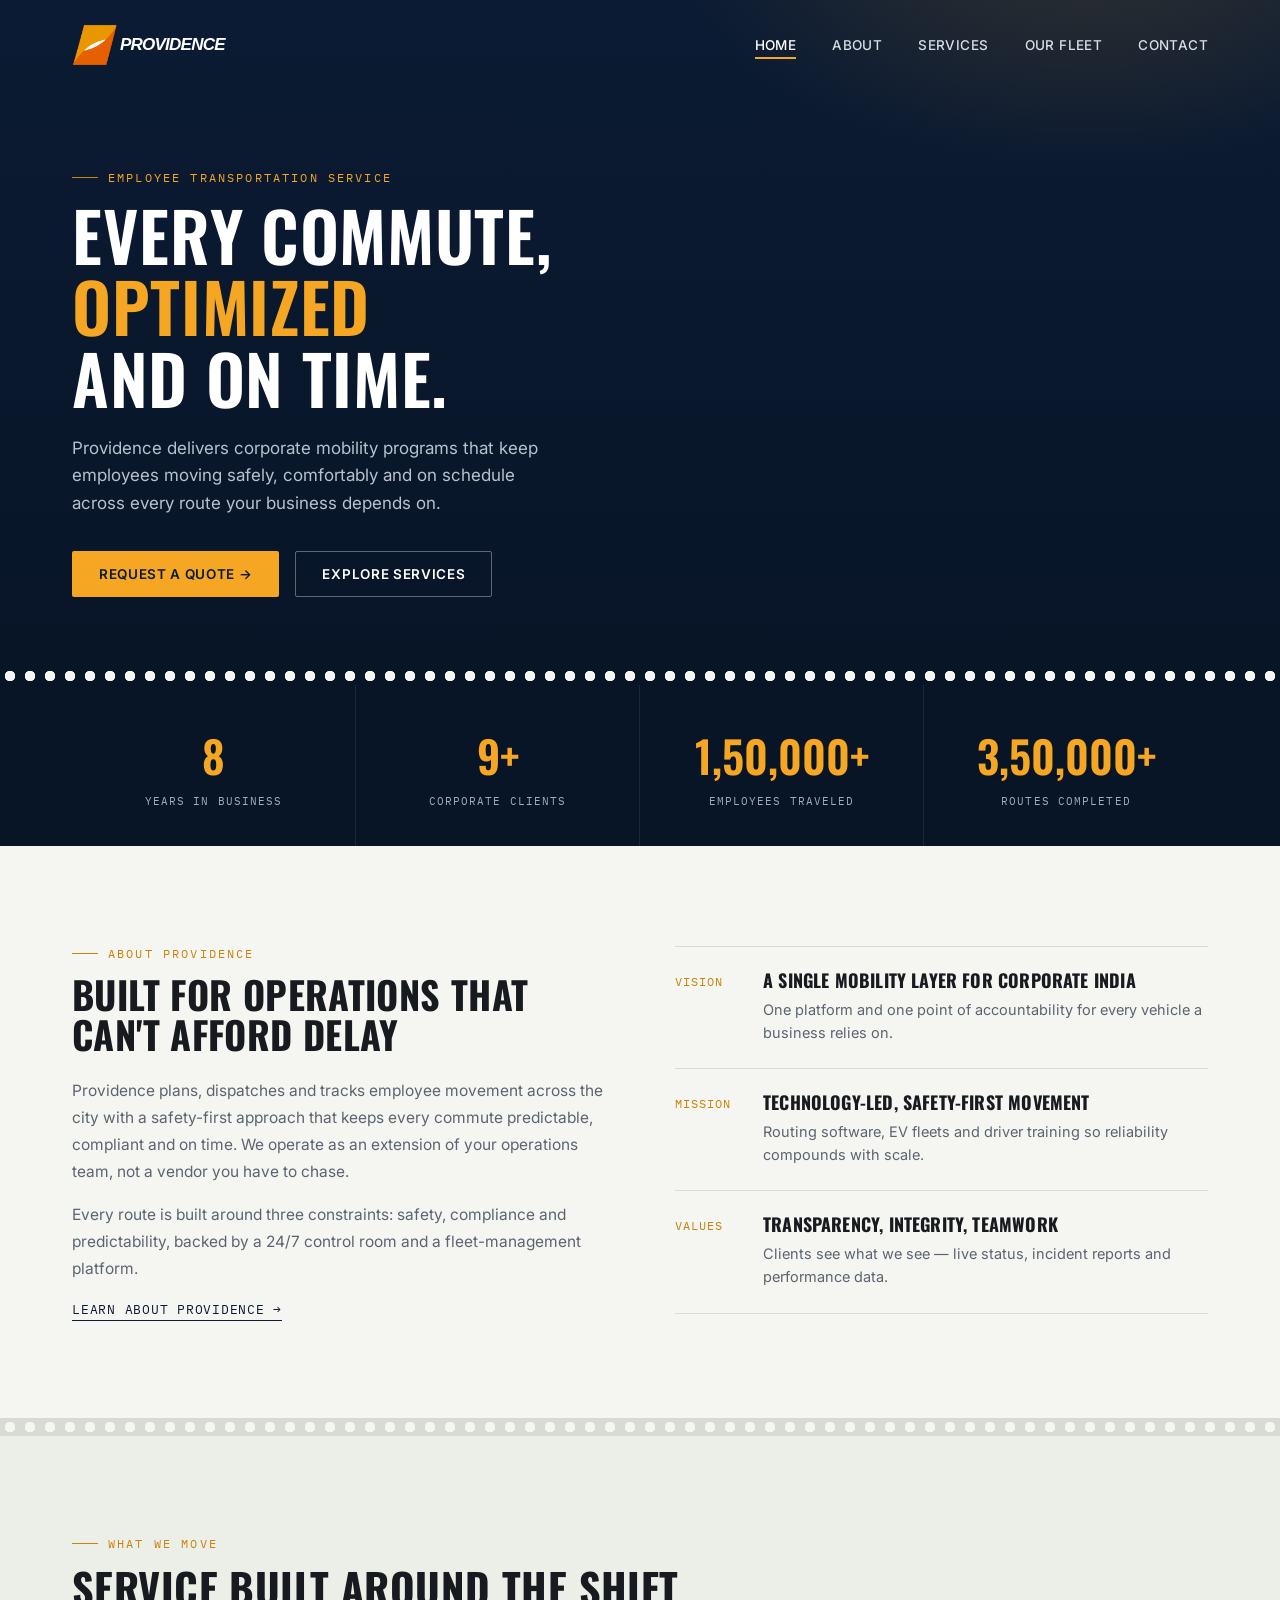
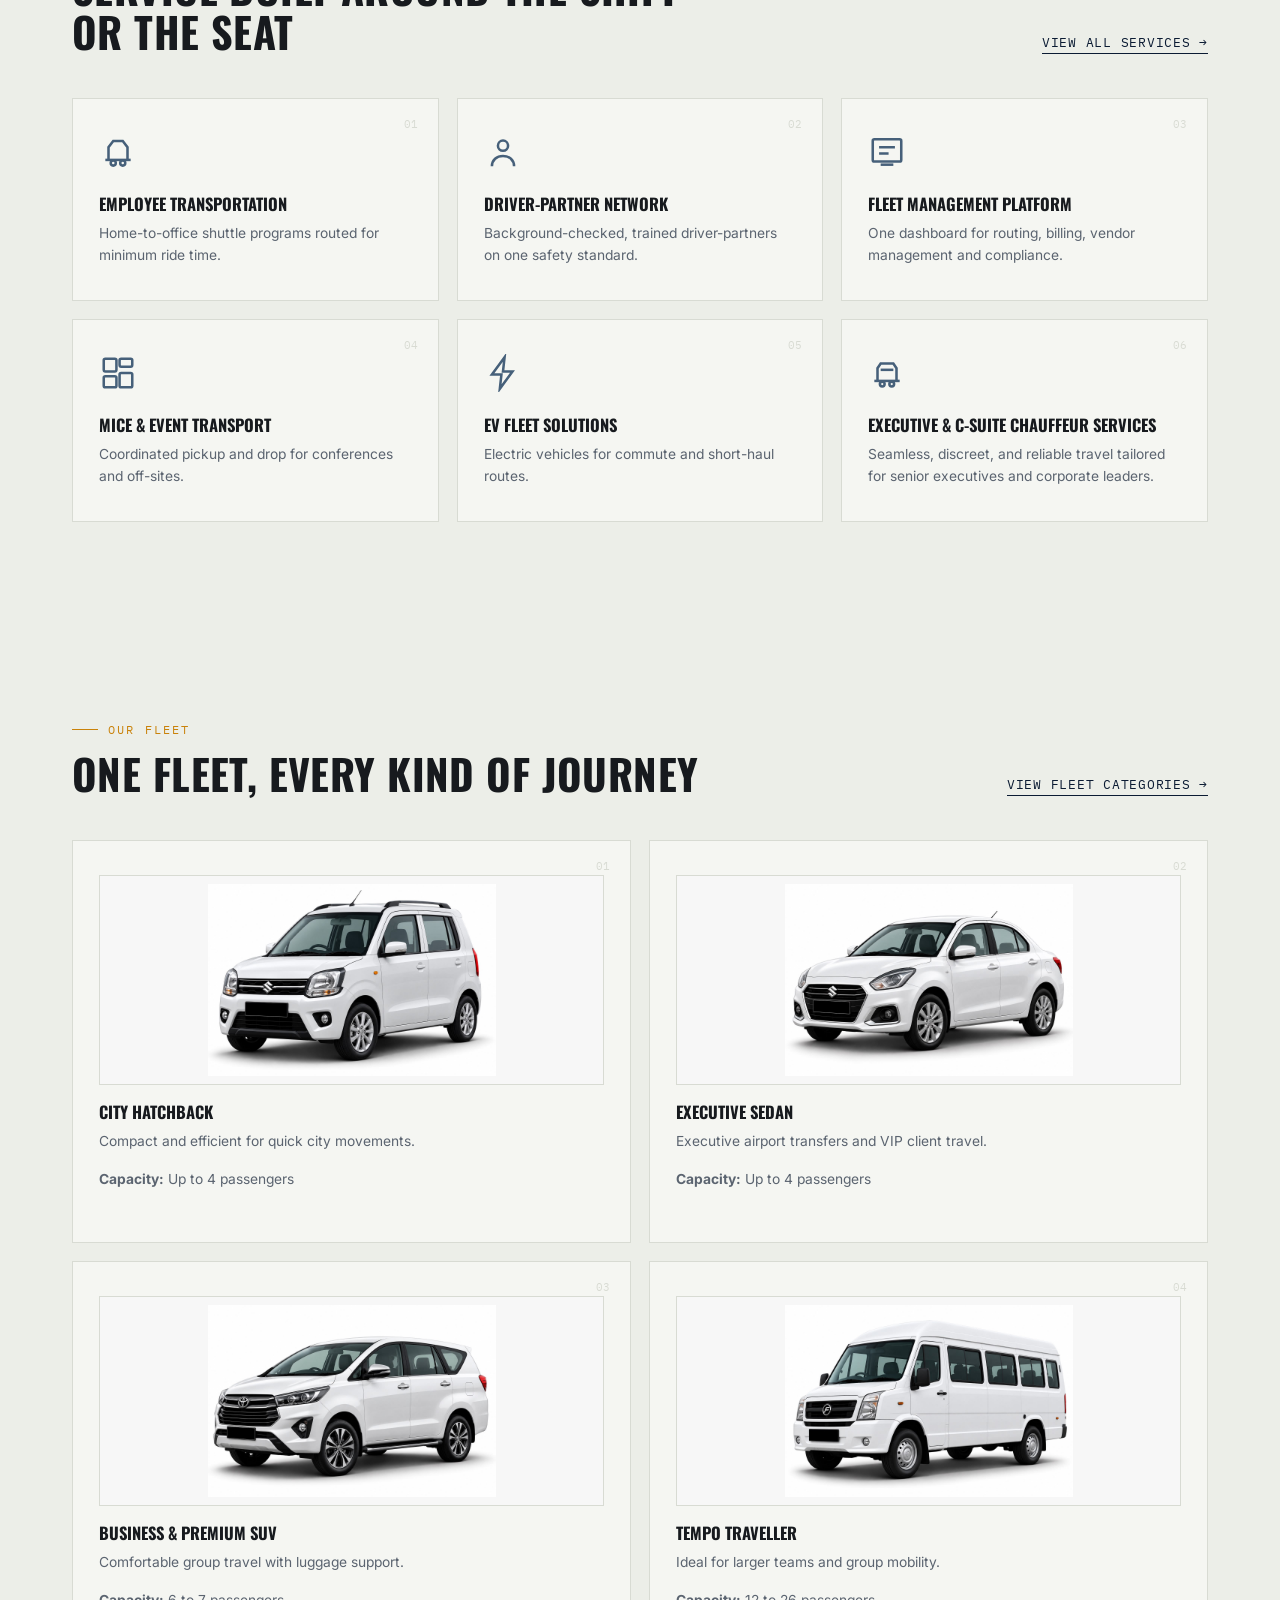
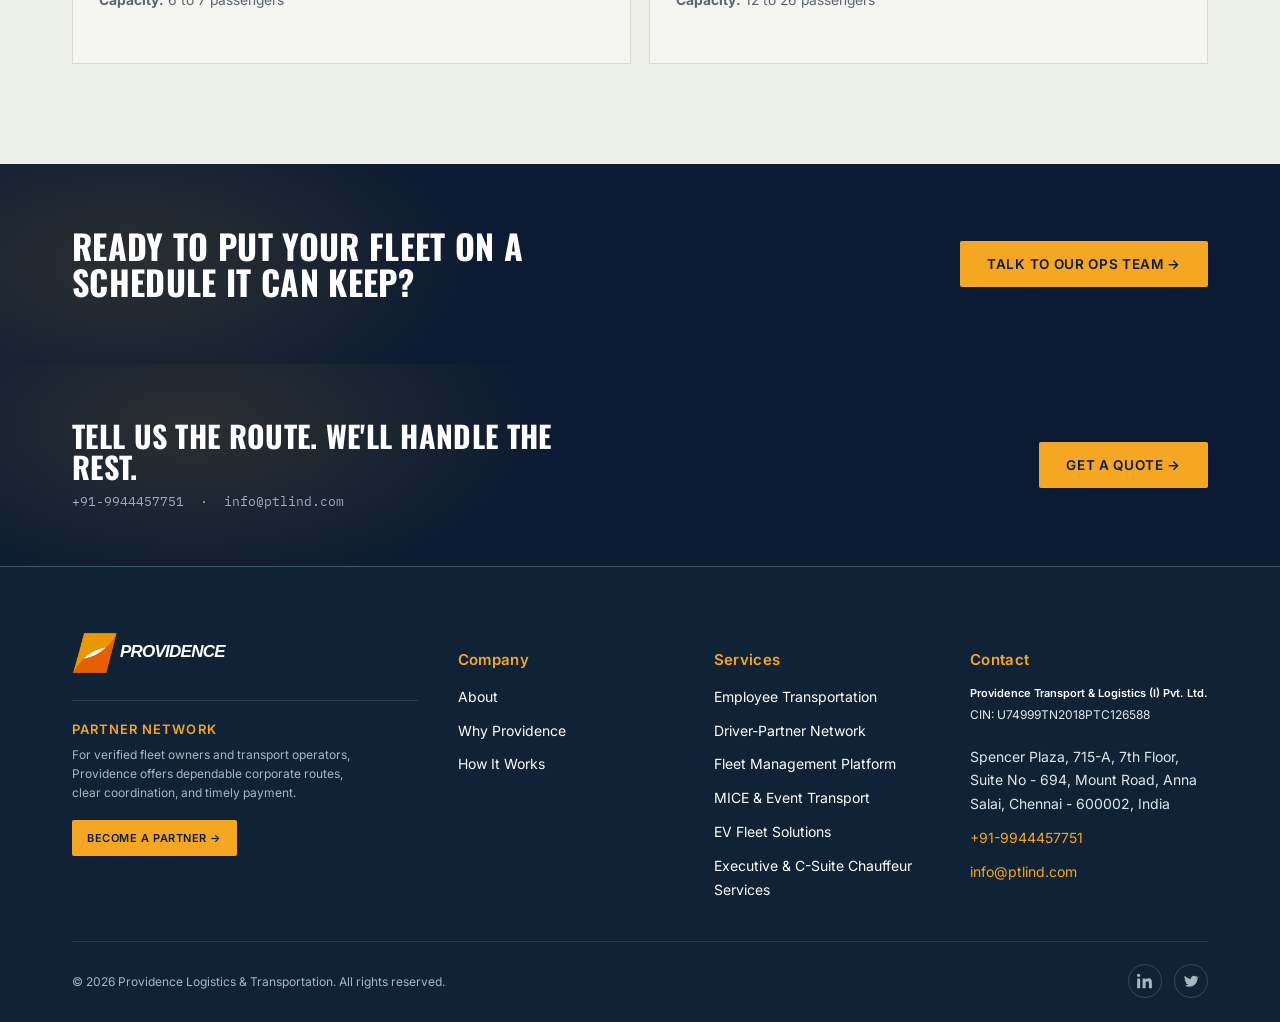
==== commit 011ca4b4: "Add files via upload" ====
--- a/index.html
+++ b/index.html
@@ -21,7 +21,7 @@
   <div class="wrap">
     <a href="index.html" class="brand">
       <img class="brand-logo" src="images/image.png" alt="Providence">
-      <span class="brand-text"><b>Providence</b><span>Employee Transportation Service</span></span>
+      <span class="brand-text"><b>Providence</b></span>
     </a>
     <button class="burger" id="burger" aria-label="Toggle menu" aria-expanded="false">
       <span></span><span></span><span></span>
@@ -226,7 +226,7 @@
       <div>
         <div class="brand footer-brand" style="margin-bottom:14px;">
           <img class="brand-logo" src="images/image.png" alt="Providence">
-          <span class="brand-text"><b>Providence</b><span>Employee Transportation Service</span></span>
+          <span class="brand-text"><b>Providence</b></span>
         </div>
         <div class="footer-partner-block">
           <h4>Partner Network</h4>
--- a/css/style.css
+++ b/css/style.css
@@ -103,7 +103,7 @@
     backdrop-filter:blur(6px);
     box-shadow:0 6px 24px rgba(0,0,0,.18);
   }
-  .brand{display:flex;align-items:center;gap:10px;color:#fff;}
+  .brand{display:flex;align-items:center;gap:2px;color:#fff;}
   .brand-mark{
     width:38px;height:38px;background:var(--ink) url('../images/image.png') center/contain no-repeat;border:1.5px solid var(--amber);
     display:flex;align-items:center;justify-content:center;
@@ -111,9 +111,9 @@
     flex-shrink:0;
   }
   .brand-logo{width:38px;height:38px;object-fit:contain;flex-shrink:0;}
-  header.site-nav .brand-logo{width:46px;height:46px;padding:6px;border:1.5px solid var(--amber);}
+  header.site-nav .brand-logo{width:46px;height:46px;padding:0;border:none;box-shadow:none;outline:none;}
   .brand-text{display:flex;flex-direction:column;line-height:1.1;}
-  .brand-text b{font-family:'Oswald';font-size:17px;letter-spacing:.02em;text-transform:uppercase;}
+  .brand-text b{font-family:'Arial Black','Arial',sans-serif;font-size:17px;font-style:italic;font-weight:900;letter-spacing:-.045em;text-transform:uppercase;}
   .brand-text span{font-family:'IBM Plex Mono';font-size:9.5px;letter-spacing:.16em;color:var(--amber);text-transform:uppercase;}
 
   nav.primary{display:flex;align-items:center;gap:36px;}
@@ -592,7 +592,7 @@
   .admin-body .quick-links a{border-radius:5px;transition:transform .25s ease,background .25s ease,box-shadow .25s ease;}
   .admin-body .quick-links a:hover{transform:translateY(-3px);box-shadow:0 10px 20px rgba(11,27,51,.1);}
   .eyebrow,.brand-text span,.status-pill,.route-row,.manifest-fields label,.stat .lbl,.pillar .tag,.svc-card .n,.vehicle-filters,.vehicle-type,.vehicle-capacity,.fleet-empty,.gauge span,.info-row .lbl,.field label,.form-msg,.admin-nav a,.admin-sidebar-foot,.admin-kicker,.admin-user,.admin-stat .label,.admin-stat .trend,.admin-link,.admin-table th,.status,.activity-item time,.bar-col span,.admin-filter,.breadcrumb,.link-arrow,.contact-teaser .mono-line{font-family:'IBM Plex Mono',monospace!important;}
-  .brand-text b,.stat .num,.pstep .idx,.activity-icon,.admin-avatar{font-family:'Oswald',sans-serif!important;}
+  .admin-body .brand-text b,.stat .num,.pstep .idx,.activity-icon,.admin-avatar{font-family:'Oswald',sans-serif!important;}
   .field input,.field select,.field textarea,.admin-search,.login-field input{font-family:'Inter',sans-serif!important;}
   .admin-mobile-head{display:none;}
   @media (max-width:1000px){.admin-shell{grid-template-columns:210px 1fr;}.admin-main{padding:28px 24px 46px;}.admin-stats{grid-template-columns:repeat(2,1fr);}.admin-grid{grid-template-columns:1fr;}}
@@ -672,10 +672,10 @@
   footer .footer-company + ul li:nth-last-child(-n+2) a{color:var(--amber);}
   footer ul a::before{content:"";}
   footer ul a:hover{color:var(--amber);transform:translateX(5px);}
-  footer .brand{position:relative;display:flex;align-items:center;gap:10px;}
-  footer .brand-logo{width:46px;height:46px;padding:6px;border:1.5px solid var(--amber);object-fit:contain;flex-shrink:0;}
+  footer .brand{position:relative;display:flex;align-items:center;gap:2px;}
+  footer .brand-logo{width:46px;height:46px;padding:0;border:none;box-shadow:none;outline:none;object-fit:contain;flex-shrink:0;}
   footer .brand-text{display:flex;flex-direction:column;line-height:1.1;}
-  footer .brand-text b{font-size:17px;font-weight:700;letter-spacing:.02em;color:#fff;text-transform:uppercase;line-height:1.1;}
+  footer .brand-text b{font-size:17px;font-weight:900;letter-spacing:-.045em;color:#fff;text-transform:uppercase;line-height:1.1;}
   footer .brand-text span{font-size:9.5px;letter-spacing:.16em;text-transform:uppercase;color:var(--amber);font-weight:500;line-height:1.1;}
   .footer-copy{font-size:14px;line-height:1.8;color:#a8b6c4;max-width:280px;margin:0;}
   .footer-company{font-size:12px;line-height:1.6;color:#dfe7ef;margin:0 0 20px;max-width:260px;}
